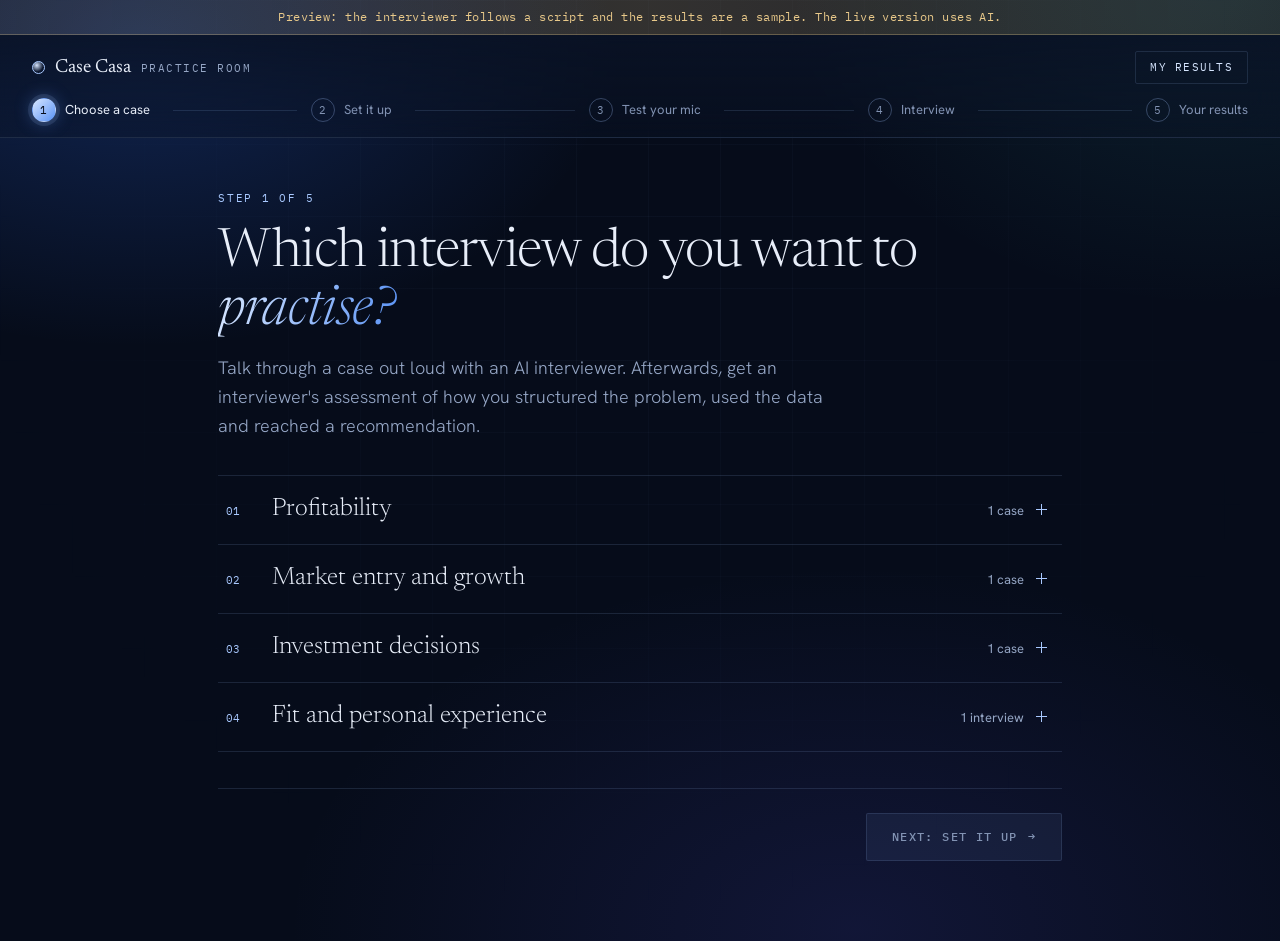
==== index.html @ 337a85e7 "Publish Practice Room preview Co-Authored-By: Claude Opus 5.5 <noreply@anthropic.com>" ====
<!DOCTYPE html>
<html lang="en">
<head>
<meta charset="utf-8">
<meta name="viewport" content="width=device-width, initial-scale=1">
<meta name="robots" content="noindex">
<title>Case Casa Practice Room</title>
<link rel="preconnect" href="https://fonts.googleapis.com">
<link rel="preconnect" href="https://fonts.gstatic.com" crossorigin>
<link href="https://fonts.googleapis.com/css2?family=Newsreader:ital,opsz,wght@0,6..72,300;0,6..72,400;1,6..72,300&family=Hanken+Grotesk:wght@300;400;500;600&family=IBM+Plex+Mono:wght@400;500&display=swap" rel="stylesheet">
<link rel="stylesheet" href="style.css">
</head>
<body>
<div id="banner" class="banner" role="alert" hidden></div>

<header class="appbar">
  <div class="appbar-top">
    <a class="brand" href="./"><span class="brand-mark" aria-hidden="true"></span>Case Casa <span>Practice Room</span></a>
    <button id="navResults" class="nav-link" type="button">My results</button>
  </div>
  <ol id="stepper" class="stepper" aria-label="Your progress">
    <li data-step="1"><span class="dot">1</span><span class="lbl">Choose a case</span></li>
    <li data-step="2"><span class="dot">2</span><span class="lbl">Set it up</span></li>
    <li data-step="3"><span class="dot">3</span><span class="lbl">Test your mic</span></li>
    <li data-step="4"><span class="dot">4</span><span class="lbl">Interview</span></li>
    <li data-step="5"><span class="dot">5</span><span class="lbl">Your results</span></li>
  </ol>
</header>

<!-- Step 1 -->
<main id="step1" class="page view" hidden>
  <p class="kicker">Step 1 of 5</p>
  <h1>Which interview do you want to <em>practise?</em></h1>
  <p class="lead">Talk through a case out loud with an AI interviewer. Afterwards, get an interviewer's assessment of how you structured the problem, used the data and reached a recommendation.</p>
  <div id="cases" class="categories"></div>
  <div class="actions"><span id="picked" class="picked"></span><button id="to2" class="primary" type="button" disabled>Next: set it up <i aria-hidden="true">→</i></button></div>
</main>

<!-- Step 2 -->
<main id="step2" class="page view" hidden>
  <p class="kicker">Step 2 of 5</p>
  <h1>Set up your <em>interview</em></h1>
  <p class="lead" id="chosenCase"></p>

  <section class="field">
    <h2>Do you want feedback as you go?</h2>
    <div class="choices" id="feedbackChoice" role="radiogroup" aria-label="Feedback"></div>
  </section>

  <section class="field">
    <h2>How much time do you have?</h2>
    <div class="choices" id="lengthChoice" role="radiogroup" aria-label="Length"></div>
    <div id="partRow" class="subfield" hidden>
      <label for="part">Which part?</label>
      <select id="part"></select>
    </div>
  </section>

  <section class="field" id="formatRow">
    <h2>Who leads the case?</h2>
    <div class="choices" id="formatChoice" role="radiogroup" aria-label="Who leads"></div>
  </section>

  <section class="field">
    <h2>How tough should the interviewer be?</h2>
    <div class="choices three" id="pressureChoice" role="radiogroup" aria-label="Interviewer style"></div>
  </section>

  <section class="field">
    <h2><label for="name">Your name</label></h2>
    <input id="name" autocomplete="name" placeholder="So we can track your progress">
  </section>

  <div class="actions">
    <button class="ghost back" data-to="1" type="button"><i aria-hidden="true">←</i> Back</button>
    <button id="to3" class="primary" type="button">Next: test your mic <i aria-hidden="true">→</i></button>
  </div>
</main>

<!-- Step 3 -->
<main id="step3" class="page view" hidden>
  <p class="kicker">Step 3 of 5</p>
  <h1>Let's check we can <em>hear you</em></h1>
  <p class="lead">Say a sentence with a number in it, such as "Profit fell by 24 million dollars".</p>

  <div class="panel mic-panel">
    <div class="meter" aria-hidden="true"><i id="micBar"></i></div>
    <p id="micStatus" class="mic-status" role="status">Starting your microphone…</p>
    <p id="micHeard" class="mic-heard"></p>
    <div class="row">
      <button id="testVoice" class="ghost" type="button">Play the interviewer's voice</button>
    </div>
  </div>

  <div class="field">
    <div class="subfield">
      <label for="lang">Your accent</label>
      <select id="lang">
        <option value="en-US">English (US)</option>
        <option value="en-GB">English (UK)</option>
        <option value="en-HK">English (Hong Kong)</option>
        <option value="en-SG">English (Singapore)</option>
        <option value="en-IN">English (India)</option>
        <option value="en-AU">English (Australia)</option>
      </select>
    </div>
  </div>

  <div class="panel summary">
    <h2>Your interview</h2>
    <ul id="summary"></ul>
  </div>

  <div class="actions">
    <button class="ghost back" data-to="2" type="button"><i aria-hidden="true">←</i> Back</button>
    <button id="start" class="primary big" type="button">Start my interview <i aria-hidden="true">→</i></button>
  </div>
</main>

<!-- Step 4 -->
<main id="room" class="room view" hidden>
  <div class="roombar">
    <div class="roombar-title"><b id="roomTitle"></b><span id="timer" class="timer" aria-label="Time elapsed">0:00</span></div>
    <div class="case-track">
      <ol id="caseProgress" class="case-progress" aria-label="Interview sections"></ol>
      <div class="progress" role="progressbar" id="progress" aria-label="Interview progress" aria-valuemin="0" aria-valuemax="100" aria-valuenow="0">
        <div class="track"><i id="pctBar"></i></div>
        <span id="pct" class="pct">0%</span>
      </div>
    </div>
    <div class="roombar-controls">
      <label class="toggle">
        <input type="checkbox" id="feedbackRoom">
        <span class="switch" aria-hidden="true"></span>
        <span>Coach tips</span>
      </label>
      <button id="endBtn" class="ghost small" type="button">End interview</button>
    </div>
  </div>

  <div class="stage">
    <aside class="side left">
      <section>
        <h2>Exhibits</h2>
        <p id="noExhibits" class="empty">Charts and data appear here when the interviewer shares them.</p>
        <div id="exhibits"></div>
      </section>
      <section>
        <h2><label for="notes">Your notes</label></h2>
        <textarea id="notes" rows="6" placeholder="Jot down your structure and maths"></textarea>
      </section>
    </aside>

    <div class="centre">
      <ol id="turnGuide" class="turn-guide" aria-label="What to do now">
        <li data-turn="listen"><span>1</span>Listen</li>
        <li data-turn="think"><span>2</span>Think</li>
        <li data-turn="speak"><span>3</span>Speak</li>
      </ol>
      <div id="orb" class="orb" data-state="idle" aria-hidden="true"><i></i><i></i></div>
      <div id="stateLabel" class="state-label" role="status" aria-live="polite">Connecting</div>
      <div id="stateHint" class="state-hint"></div>
      <button id="talk" class="primary big talk" type="button" disabled>Please wait</button>
      <div id="coach" class="coach" hidden aria-live="polite"></div>
      <details class="typed">
        <summary>Prefer to type?</summary>
        <textarea id="typed" rows="3" placeholder="Type your answer"></textarea>
        <button id="sendTyped" class="ghost small" type="button">Send answer</button>
      </details>
    </div>

    <aside class="side right" aria-label="Transcript">
      <h2>Transcript</h2>
      <div id="transcript" class="transcript" aria-live="off"></div>
    </aside>
  </div>
</main>

<!-- Step 5 -->
<main id="report" class="page view" hidden>
  <div id="reportBody"></div>
  <div class="actions">
    <a id="exportLink" class="ghost btnlink" href="#">Download transcript</a>
    <span class="grow"></span>
    <button id="backHome" class="ghost" type="button">Practise again</button>
    <a class="primary btnlink" href="https://cal.com/casecasacoaching/coachingsession" target="_blank" rel="noopener">Review this with a coach <i aria-hidden="true">→</i></a>
  </div>
</main>

<!-- My results -->
<main id="results" class="page view" hidden>
  <h1>My <em>results</em></h1>
  <p class="lead" id="resultsLead"></p>
  <ul id="history" class="history"></ul>
  <div class="actions"><button id="resultsBack" class="ghost" type="button"><i aria-hidden="true">←</i> Back to practice</button></div>
</main>

<script src="preview.js"></script>
<script type="module" src="app.js"></script>
</body>
</html>
---- style.css ----
/* Case Casa Practice Room: CIO Circle's typographic system (light serif, mono labels, hairlines,
   square corners) carried into midnight blue. */
:root {
  color-scheme: dark;
  --ink: #060c1a;
  --ink-2: #0a1326;
  --ink-3: #101c36;
  --glass: rgb(140 175 235 / 4%);
  --glass-2: rgb(140 175 235 / 8%);
  --line: rgb(150 180 235 / 15%);
  --line-2: rgb(150 180 235 / 32%);
  --text: #e8eef9;
  --muted: #96a7c6;
  --ice: #a9c9ff;
  --ice-2: #d7e6ff;
  --blue: #5a93f5;
  --aqua: #7fe3cf;
  --mint: #9be8c9;
  --rose: #f2aaa1;
  --amber: #e9c98a;
  --serif: "Newsreader", Georgia, serif;
  --sans: "Hanken Grotesk", ui-sans-serif, system-ui, sans-serif;
  --mono: "IBM Plex Mono", ui-monospace, monospace;
  --ease: cubic-bezier(.22, .61, .36, 1);
  font-family: var(--sans);
}
* { box-sizing: border-box; }
[hidden] { display: none !important; }
html { background: var(--ink); }
body { margin: 0; min-height: 100vh; display: flex; flex-direction: column; color: var(--text); line-height: 1.6; font-weight: 400; -webkit-font-smoothing: antialiased; position: relative; }

/* A slow-moving wash of light, with a barely visible grid over it */
body::before { content: ""; position: fixed; inset: -20%; z-index: -2; background:
    radial-gradient(38% 34% at 22% 18%, rgb(47 107 237 / 26%), transparent 70%),
    radial-gradient(34% 38% at 82% 12%, rgb(60 190 200 / 12%), transparent 70%),
    radial-gradient(44% 40% at 62% 88%, rgb(84 80 220 / 15%), transparent 72%),
    var(--ink);
  animation: drift 48s ease-in-out infinite alternate; }
body::after { content: ""; position: fixed; inset: 0; z-index: -1; pointer-events: none;
  background-image: linear-gradient(rgb(150 180 235 / 3.5%) 1px, transparent 1px), linear-gradient(90deg, rgb(150 180 235 / 3.5%) 1px, transparent 1px);
  background-size: 72px 72px;
  mask-image: radial-gradient(ellipse at 50% 30%, #000 10%, transparent 75%); }

h1 { font-family: var(--serif); font-size: clamp(34px, 4.6vw, 54px); line-height: 1.08; font-weight: 300; letter-spacing: -.015em; margin: 0 0 14px; }
h1 em { font-style: italic; background: linear-gradient(100deg, var(--ice-2), var(--blue)); -webkit-background-clip: text; background-clip: text; color: transparent; padding-right: .06em; }
h2 { font-family: var(--mono); font-size: 11px; font-weight: 500; letter-spacing: .14em; text-transform: uppercase; color: var(--ice); margin: 0 0 14px; }
button, input, select, textarea { font: inherit; color: inherit; }
input, select, textarea { width: 100%; background: var(--glass); border: 1px solid var(--line); padding: 12px 14px; border-radius: 2px; transition: border-color .3s, background .3s; }
input::placeholder, textarea::placeholder { color: #7f90b0; }
input:focus, select:focus, textarea:focus { outline: 0; border-color: var(--ice); background: var(--glass-2); }
select option { background: var(--ink-2); }
textarea { resize: vertical; }
:focus-visible { outline: 1px solid var(--ice); outline-offset: 3px; }
* { scrollbar-width: thin; scrollbar-color: var(--line-2) transparent; }

.banner { background: linear-gradient(90deg, rgb(233 201 138 / 12%), rgb(233 201 138 / 20%), rgb(233 201 138 / 12%)); color: var(--amber); border-bottom: 1px solid rgb(233 201 138 / 30%); padding: 8px 20px; font-family: var(--mono); font-size: 11.5px; letter-spacing: .04em; text-align: center; }

/* ---------- Header and stepper ---------- */
.appbar { border-bottom: 1px solid var(--line); padding: 16px 32px 15px; background: linear-gradient(180deg, rgb(10 19 38 / 86%), rgb(10 19 38 / 40%)); backdrop-filter: blur(14px); }
.appbar-top { display: flex; align-items: center; justify-content: space-between; max-width: 1240px; margin: 0 auto 14px; }
.brand { color: var(--text); text-decoration: none; font-family: var(--serif); font-size: 19px; font-weight: 400; display: flex; align-items: baseline; gap: 10px; }
.brand span:last-child { font-family: var(--mono); font-size: 10.5px; letter-spacing: .14em; text-transform: uppercase; color: var(--muted); }
.brand-mark { align-self: center; width: 13px; height: 13px; border-radius: 50%; border: 1px solid var(--ice); background: radial-gradient(circle at 35% 30%, var(--ice-2), transparent 62%); }
.nav-link { background: none; border: 1px solid var(--line); color: var(--ice-2); padding: 7px 14px; font-family: var(--mono); font-size: 10.5px; letter-spacing: .12em; text-transform: uppercase; border-radius: 2px; cursor: pointer; transition: border-color .3s, background .3s; }
.nav-link:hover { border-color: var(--ice); background: var(--glass-2); }
.stepper { list-style: none; display: flex; margin: 0 auto; padding: 0; max-width: 1240px; }
.stepper li { flex: 1; display: flex; align-items: center; gap: 9px; font-size: 13px; color: #8293b3; transition: color .5s var(--ease); }
.stepper li::after { content: ""; flex: 1; height: 1px; margin: 0 14px; background: var(--line); transition: background .7s var(--ease); }
.stepper li:last-child { flex: none; }
.stepper li:last-child::after { display: none; }
.stepper .dot { flex: none; font-family: var(--mono); font-size: 10.5px; letter-spacing: .04em; width: 24px; height: 24px; border-radius: 50%; border: 1px solid var(--line-2); display: grid; place-items: center; transition: all .5s var(--ease); }
.stepper .lbl { white-space: nowrap; }
.stepper li.done { color: var(--muted); }
.stepper li.done::after { background: linear-gradient(90deg, var(--ice), var(--blue)); }
.stepper li.done .dot { border-color: var(--ice); color: var(--ice); }
.stepper li.now { color: var(--text); }
.stepper li.now .dot { background: linear-gradient(135deg, var(--ice-2), var(--blue)); color: var(--ink); border-color: transparent; box-shadow: 0 0 0 4px rgb(169 201 255 / 12%), 0 0 18px rgb(90 147 245 / 45%); }

/* ---------- Page layout ---------- */
.page { width: 100%; max-width: 900px; margin: 0 auto; padding: 52px 28px 80px; }
.view { animation: rise .9s var(--ease) both; }
.kicker { font-family: var(--mono); font-size: 11px; letter-spacing: .16em; text-transform: uppercase; color: var(--ice); margin: 0 0 16px; }
.lead { color: var(--muted); font-size: 18px; font-weight: 300; margin: 0 0 34px; max-width: 640px; }
.field { margin-bottom: 30px; }
.subfield label { display: block; font-family: var(--mono); font-size: 11px; letter-spacing: .14em; text-transform: uppercase; color: var(--ice); margin-bottom: 10px; }
#partRow { margin-top: 14px; animation: rise .5s var(--ease) both; }
.actions { display: flex; align-items: center; justify-content: space-between; gap: 12px; margin-top: 36px; padding-top: 24px; border-top: 1px solid var(--line); flex-wrap: wrap; }
.grow { flex: 1; }
.row { display: flex; gap: 10px; flex-wrap: wrap; }
.row.center { justify-content: center; }

/* ---------- Buttons ---------- */
.primary, .ghost { display: inline-flex; align-items: center; justify-content: center; gap: 10px; border-radius: 2px; font-family: var(--mono); font-size: 11.5px; font-weight: 500; letter-spacing: .12em; text-transform: uppercase; cursor: pointer; text-decoration: none; transition: transform .35s var(--ease), box-shadow .35s var(--ease), border-color .3s, color .3s, opacity .3s, background .3s; }
.primary { background: linear-gradient(100deg, #eef4ff, #b4d0ff); color: #07122a; border: 0; padding: 15px 26px; box-shadow: 0 0 0 1px rgb(255 255 255 / 12%), 0 10px 34px rgb(90 147 245 / 22%); }
.primary:hover:not(:disabled) { transform: translateY(-1px); box-shadow: 0 0 0 1px rgb(255 255 255 / 22%), 0 14px 44px rgb(90 147 245 / 38%); }
.primary:active:not(:disabled) { transform: translateY(0); }
.primary:disabled { background: var(--glass-2); color: #8293b3; box-shadow: inset 0 0 0 1px var(--line); cursor: default; }
.primary i, .ghost i { font-style: normal; transition: transform .35s var(--ease); }
.primary:hover i { transform: translateX(4px); }
.big { padding: 17px 34px; font-size: 12px; }
.ghost { background: none; color: var(--ice-2); border: 1px solid var(--line-2); padding: 14px 20px; }
.ghost:hover { border-color: var(--ice); background: var(--glass-2); }
.ghost.back:hover i { transform: translateX(-4px); }
.small { padding: 8px 13px; font-size: 10.5px; }
.ghost.danger { border-color: var(--rose); color: var(--rose); }

/* ---------- Choosing ---------- */
.categories { border-top: 1px solid var(--line); }
.cat { border-bottom: 1px solid var(--line); animation: rise .7s var(--ease) both; }
.cat:nth-child(2) { animation-delay: 50ms; } .cat:nth-child(3) { animation-delay: 100ms; } .cat:nth-child(4) { animation-delay: 150ms; } .cat:nth-child(5) { animation-delay: 200ms; } .cat:nth-child(6) { animation-delay: 250ms; }
.cat-head { width: 100%; background: none; border: 0; cursor: pointer; display: grid; grid-template-columns: 34px 1fr auto 18px; align-items: baseline; gap: 12px; padding: 19px 8px; text-align: left; transition: background .4s var(--ease), padding .4s var(--ease); }
.cat-head:hover { background: var(--glass); padding-left: 14px; }
.cat-index { font-family: var(--mono); font-size: 11px; color: var(--ice); }
.cat-name { font-family: var(--serif); font-size: 25px; font-weight: 300; line-height: 1.2; }
.cat-count { font-size: 13px; color: var(--muted); white-space: nowrap; }
.cat-arrow { position: relative; align-self: center; width: 11px; height: 11px; }
.cat-arrow::before, .cat-arrow::after { content: ""; position: absolute; background: var(--ice); transition: transform .45s var(--ease); }
.cat-arrow::before { left: 0; right: 0; top: 5px; height: 1px; }
.cat-arrow::after { top: 0; bottom: 0; left: 5px; width: 1px; }
.cat.open .cat-arrow::after { transform: scaleY(0); }
.cat-panel { display: grid; grid-template-rows: 0fr; transition: grid-template-rows .55s var(--ease); }
.cat.open .cat-panel { grid-template-rows: 1fr; }
.cat-clip { overflow: hidden; min-height: 0; }
.cat-rows { padding: 0 0 14px 46px; }
.case-row { position: relative; width: 100%; background: none; border: 0; border-top: 1px solid var(--line); cursor: pointer; display: flex; align-items: center; justify-content: space-between; gap: 18px; padding: 13px 12px; text-align: left; transition: background .35s var(--ease); }
.case-row:hover { background: var(--glass); }
.case-row[aria-checked=true] { background: linear-gradient(100deg, rgb(90 147 245 / 20%), rgb(90 147 245 / 2%)); box-shadow: inset 1px 0 0 var(--ice); }
.case-main b { display: block; font-family: var(--serif); font-size: 19px; font-weight: 400; line-height: 1.3; }
.case-main span { display: block; color: var(--muted); font-size: 13.5px; line-height: 1.4; }
.level { flex: none; display: flex; align-items: center; gap: 9px; font-family: var(--mono); font-size: 10.5px; letter-spacing: .06em; color: var(--ice-2); width: 118px; }
.pips { display: flex; gap: 3px; }
.pips i { width: 3px; height: 13px; background: var(--line-2); }
.pips i.on { background: linear-gradient(180deg, var(--ice-2), var(--blue)); box-shadow: 0 0 6px rgb(90 147 245 / 60%); }
.picked { color: var(--ice-2); font-family: var(--serif); font-size: 18px; }
.choice { background: var(--glass); border: 1px solid var(--line); padding: 16px 40px 17px 18px; }
.choice { position: relative; text-align: left; cursor: pointer; border-radius: 0; transition: background .4s var(--ease), border-color .4s; }
.choice::before { content: ""; position: absolute; left: 0; right: 0; top: 0; height: 1px; background: linear-gradient(90deg, transparent, var(--ice), transparent); opacity: 0; transition: opacity .5s var(--ease); }
.choice:hover { background: var(--ink-3); }
.choice:hover::before, .choice[aria-checked=true]::before { opacity: 1; }
.choice b { display: block; font-family: var(--serif); font-size: 20px; font-weight: 400; line-height: 1.25; }
.choice span { display: block; color: var(--muted); font-size: 14px; line-height: 1.45; margin-top: 5px; }
.choice[aria-checked=true] { background: linear-gradient(160deg, rgb(90 147 245 / 18%), rgb(90 147 245 / 4%)); }
.choice[aria-checked=true] { border-color: var(--line-2); }
.choice::after { content: ""; position: absolute; top: 20px; right: 18px; width: 11px; height: 11px; border-radius: 50%; border: 1px solid var(--line-2); transition: all .4s var(--ease); }
.choice[aria-checked=true]::after { background: var(--ice); border-color: var(--ice); box-shadow: 0 0 12px var(--blue); }
.choices { display: grid; grid-template-columns: repeat(auto-fit, minmax(240px, 1fr)); gap: 10px; }
.choices.three { grid-template-columns: repeat(auto-fit, minmax(180px, 1fr)); }

/* ---------- Mic test ---------- */
.panel { background: var(--glass); border: 1px solid var(--line); padding: 22px 24px; margin-bottom: 22px; backdrop-filter: blur(10px); }
.meter { height: 2px; background: var(--line); margin-bottom: 16px; }
.meter i { display: block; height: 100%; width: 0; background: linear-gradient(90deg, var(--ice), var(--aqua)); box-shadow: 0 0 10px var(--blue); transition: width .09s linear; }
.mic-status { margin: 0; font-family: var(--serif); font-size: 21px; font-weight: 300; transition: color .4s; }
.mic-status.ok { color: var(--mint); }
.mic-status.bad { color: var(--rose); }
.mic-heard { color: var(--muted); min-height: 26px; margin: 5px 0 14px; }
.summary ul { list-style: none; padding: 0; margin: 0; display: grid; grid-template-columns: repeat(auto-fit, minmax(170px, 1fr)); gap: 10px 20px; }
.summary li { font-family: var(--serif); font-size: 18px; }
.summary li b { display: block; font-family: var(--sans); font-size: 12.5px; font-weight: 400; color: var(--muted); }

/* ---------- Interview room ---------- */
body.in-room { height: 100vh; overflow: hidden; }
.room { flex: 1; min-height: 0; display: flex; flex-direction: column; }
.roombar { display: grid; grid-template-columns: minmax(170px, auto) minmax(0, 1fr) auto; align-items: center; gap: 24px; border-bottom: 1px solid var(--line); padding: 10px 26px; }
.roombar-title { display: flex; gap: 12px; align-items: baseline; font-family: var(--serif); font-size: 18px; white-space: nowrap; }
.roombar-title b { font-weight: 400; }
.timer { font-family: var(--mono); color: var(--muted); font-size: 11.5px; font-variant-numeric: tabular-nums; }
.roombar-controls { display: flex; gap: 16px; align-items: center; }
.case-track { min-width: 0; }
.case-progress { list-style: none; margin: 0 0 6px; padding: 0; display: flex; gap: 16px; flex-wrap: wrap; justify-content: center; }
.case-progress li { font-size: 12.5px; color: #8293b3; transition: color .6s var(--ease); }
.case-progress li.done { color: var(--muted); }
.case-progress li.now { color: var(--ice-2); }
.progress { display: flex; align-items: center; gap: 12px; }
.track { flex: 1; height: 1px; background: var(--line-2); position: relative; }
.track i { position: absolute; left: 0; top: -.5px; height: 2px; width: 0; background: linear-gradient(90deg, var(--blue), var(--ice-2)); box-shadow: 0 0 10px var(--blue); transition: width 1.2s var(--ease); }
.pct { font-family: var(--mono); font-size: 11.5px; color: var(--ice-2); min-width: 36px; text-align: right; font-variant-numeric: tabular-nums; }
.toggle { display: flex; gap: 9px; align-items: center; cursor: pointer; font-size: 13px; color: var(--muted); white-space: nowrap; }
.toggle input { position: absolute; opacity: 0; width: 1px; height: 1px; padding: 0; }
.switch { flex: none; width: 30px; height: 16px; border-radius: 8px; border: 1px solid var(--line-2); position: relative; transition: background .4s, border-color .4s; }
.switch::after { content: ""; position: absolute; top: 2px; left: 2px; width: 10px; height: 10px; border-radius: 50%; background: var(--muted); transition: transform .4s var(--ease), background .4s; }
.toggle input:checked + .switch { background: rgb(90 147 245 / 28%); border-color: var(--ice); }
.toggle input:checked + .switch::after { transform: translateX(14px); background: var(--ice-2); }
.toggle input:focus-visible + .switch { outline: 1px solid var(--ice); outline-offset: 3px; }

.stage { flex: 1; min-height: 0; display: grid; grid-template-columns: minmax(300px, 25fr) minmax(380px, 45fr) minmax(300px, 30fr); }
.side { min-height: 0; overflow-y: auto; padding: 20px 22px; }
.side.left { border-right: 1px solid var(--line); display: flex; flex-direction: column; gap: 26px; }
.side.right { border-left: 1px solid var(--line); display: flex; flex-direction: column; overflow: hidden; background: linear-gradient(180deg, rgb(10 19 38 / 50%), transparent); }
.centre { min-height: 0; overflow-y: auto; padding: 26px 30px 34px; display: flex; flex-direction: column; align-items: center; text-align: center; gap: 10px; }
.empty { color: var(--muted); font-size: 14px; margin: 0; }

.turn-guide { list-style: none; display: flex; gap: 22px; padding: 0; margin: 0 0 12px; }
.turn-guide li { display: flex; align-items: center; gap: 8px; font-size: 13px; color: #8293b3; transition: color .5s var(--ease); }
.turn-guide span { width: 20px; height: 20px; border-radius: 50%; border: 1px solid var(--line-2); display: grid; place-items: center; font-family: var(--mono); font-size: 10px; transition: all .5s var(--ease); }
.turn-guide li.now { color: var(--text); }
.turn-guide li.now span { background: var(--ice); border-color: var(--ice); color: var(--ink); box-shadow: 0 0 12px var(--blue); }

/* The orb: thin rings around a soft core */
.orb { position: relative; flex: none; width: 118px; height: 118px; margin: 16px 0 12px; border-radius: 50%; border: 1px solid var(--line-2); background: radial-gradient(circle at 50% 50%, rgb(169 201 255 / 42%), rgb(90 147 245 / 14%) 42%, transparent 70%); transition: border-color .8s, box-shadow .8s; }
.orb::before { content: ""; position: absolute; inset: -13px; border-radius: 50%; border: 1px solid var(--line); }
.orb i { position: absolute; inset: 0; border-radius: 50%; border: 1px solid var(--ice); opacity: 0; pointer-events: none; }
.orb[data-state=speaking] { border-color: var(--ice); box-shadow: 0 0 46px rgb(90 147 245 / 32%); animation: breathe 3.4s ease-in-out infinite; }
.orb[data-state=speaking] i { animation: ripple 3.4s ease-out infinite; }
.orb[data-state=speaking] i:last-child { animation-delay: 1.7s; }
.orb[data-state=listening] { border-color: var(--aqua); background: radial-gradient(circle at 50% 50%, rgb(127 227 207 / 36%), rgb(127 227 207 / 10%) 42%, transparent 70%); box-shadow: 0 0 46px rgb(127 227 207 / 18%); animation: breathe 6s ease-in-out infinite; }
.orb[data-state=thinking] { border-color: transparent; border-top-color: var(--ice); animation: slowspin 2.6s linear infinite; }
.state-label { font-family: var(--serif); font-size: 29px; font-weight: 300; line-height: 1.2; letter-spacing: -.01em; }
.state-hint { color: var(--muted); max-width: 460px; min-height: 26px; }
.talk { min-width: 220px; margin-top: 8px; }
.coach { width: 100%; max-width: 560px; text-align: left; margin-top: 6px; padding: 16px 20px; background: var(--glass); border: 1px solid var(--line); border-left: 1px solid var(--ice); animation: rise .7s var(--ease) both; }
.coach[data-rating=strong] { border-left-color: var(--mint); }
.coach[data-rating=weak] { border-left-color: var(--amber); }
.coach h2 { margin-bottom: 8px; }
.coach p { margin: 4px 0; font-size: 15px; }
.coach .keys { text-align: center; color: var(--muted); font-size: 13px; margin-top: 10px; }
.typed { width: 100%; max-width: 560px; text-align: left; color: var(--muted); font-size: 13.5px; margin-top: 6px; }
.typed summary { cursor: pointer; text-align: center; color: var(--muted); font-weight: 400; }
.typed textarea { margin: 10px 0; color: var(--text); }

.exhibit { border: 1px solid var(--line-2); padding: 14px; background: var(--glass); animation: slidein .9s var(--ease) both; }
.exhibit + .exhibit { margin-top: 12px; }
.exhibit h3 { font-family: var(--serif); margin: 0 0 10px; font-size: 16px; font-weight: 400; line-height: 1.3; color: var(--ice-2); }
.exhibit p { font-size: 13px; color: var(--muted); margin: 8px 0 0; }
table { border-collapse: collapse; width: 100%; font-size: 12.5px; }
th, td { border-bottom: 1px solid var(--line); padding: 6px 6px; text-align: left; vertical-align: top; }
th { font-weight: 500; color: var(--ice); }
tr:last-child td { border-bottom: 0; }

.transcript { flex: 1; min-height: 0; overflow-y: auto; font-size: 14.5px; line-height: 1.6; padding-right: 6px; mask-image: linear-gradient(180deg, transparent 0, #000 22px); }
.transcript p { margin: 0; padding: 12px 0 14px; border-top: 1px solid var(--line); animation: rise .6s var(--ease) both; }
.transcript p:first-child { border-top: 0; }
.transcript b { display: block; font-family: var(--mono); font-size: 10.5px; font-weight: 500; letter-spacing: .13em; text-transform: uppercase; color: var(--muted); margin-bottom: 4px; }
.transcript .who-you b { color: var(--aqua); }
.transcript .who-interviewer b { color: var(--ice); }
.transcript .who-coach b { color: var(--amber); }
.transcript .words { animation: fadein 1s var(--ease) both; }
.transcript .is-live .words { color: var(--muted); }
.transcript .is-live b::after { content: " · speaking"; text-transform: none; letter-spacing: 0; }

/* ---------- Results ---------- */
.hero { display: flex; gap: 34px; align-items: center; background: linear-gradient(120deg, rgb(90 147 245 / 22%), rgb(90 147 245 / 3%) 72%); border: 1px solid var(--line-2); padding: 32px 34px; margin-bottom: 36px; }
.bigscore { white-space: nowrap; font-family: var(--serif); }
.bigscore b { font-size: 92px; font-weight: 300; letter-spacing: -.03em; line-height: 1; font-variant-numeric: tabular-nums; background: linear-gradient(120deg, #fff, var(--ice)); -webkit-background-clip: text; background-clip: text; color: transparent; }
.bigscore small { font-size: 19px; margin-left: 5px; color: var(--muted); }
.verdict { font-family: var(--serif); font-size: 31px; font-weight: 300; line-height: 1.2; margin: 0 0 6px; }
.hero p:not(.verdict) { margin: 7px 0 0; color: var(--ice-2); font-weight: 300; }
.chip { display: inline-block; border: 1px solid var(--line-2); padding: 1px 10px; font-family: var(--mono); font-size: 11px; color: var(--ice-2); }
.loading { text-align: center; padding: 70px 0; }
.loading .orb { margin: 0 auto 30px; }
.loading p { color: var(--muted); }
.sect { margin-bottom: 36px; animation: rise .9s var(--ease) both; }
.sect-head { display: flex; gap: 12px; align-items: baseline; margin-bottom: 14px; padding-bottom: 10px; border-bottom: 1px solid var(--line); }
.sect-head span { font-family: var(--mono); font-size: 11px; color: var(--ice); }
.sect-head span::before { content: "0"; }
.sect-head h2 { margin: 0; font-family: var(--serif); font-size: 24px; font-weight: 300; letter-spacing: -.005em; text-transform: none; color: var(--text); }
.sect ul { margin: 0; padding-left: 18px; }
.sect li { margin-bottom: 6px; }
.hero-label { font-family: var(--mono); font-size: 10.5px; letter-spacing: .14em; text-transform: uppercase; color: var(--ice); margin: 0 0 4px !important; opacity: 1 !important; }
.score { padding: 15px 0; border-top: 1px solid var(--line); }
.sect-head + .score { border-top: 0; padding-top: 2px; }
.score-head { display: flex; justify-content: space-between; align-items: baseline; gap: 14px; }
.score b, .qreview b { font-family: var(--serif); font-size: 19px; font-weight: 400; }
.rating { font-family: var(--mono); font-size: 11px; letter-spacing: .05em; white-space: nowrap; color: var(--muted); }
.rating.r1 { color: var(--rose); }
.rating.r2 { color: var(--amber); }
.rating.r3 { color: var(--ice-2); }
.rating.r4 { color: var(--mint); }
.score p, .qreview p { margin: 4px 0; font-size: 14.5px; }
.score .ev { color: var(--ice-2); }
.tag { display: inline-block; margin-right: 8px; font-family: var(--mono); font-size: 10px; letter-spacing: .1em; text-transform: uppercase; color: var(--ice); }
.bar { height: 1px; background: var(--line-2); margin: 9px 0 11px; position: relative; }
.bar i { position: absolute; left: 0; top: -.5px; height: 2px; width: 0; background: linear-gradient(90deg, var(--blue), var(--ice-2)); box-shadow: 0 0 9px var(--blue); transition: width 1.6s var(--ease); }
.qreview { display: grid; grid-template-columns: 62px 1fr; gap: 16px; padding: 15px 0; border-top: 1px solid var(--line); }
.sect-head + .qreview { border-top: 0; padding-top: 2px; }
.q-level { font-family: var(--serif); font-size: 34px; font-weight: 300; line-height: 1.05; color: var(--ice-2); }
.q-level small { display: block; font-family: var(--mono); font-size: 10px; letter-spacing: .1em; text-transform: uppercase; color: var(--muted); }
.worked { white-space: pre-line; font-size: 14px; color: var(--muted); }
details summary { cursor: pointer; color: var(--ice); }
.report-turn { font-size: 14px; border-top: 1px solid var(--line); padding: 10px 0; }
.report-turn small { display: block; color: var(--muted); }
.history { list-style: none; margin: 0; padding: 0; border-top: 1px solid var(--line); }
.history li { border-bottom: 1px solid var(--line); }
.history button { width: 100%; background: none; border: 0; text-align: left; padding: 15px 8px; cursor: pointer; display: flex; justify-content: space-between; gap: 16px; transition: background .4s, padding .4s var(--ease); }
.history button:hover { background: var(--glass-2); padding-left: 14px; }
.history span { font-family: var(--serif); font-size: 18px; }
.history small { color: var(--muted); white-space: nowrap; }

@keyframes rise { from { opacity: 0; transform: translateY(12px); } }
@keyframes fadein { from { opacity: 0; } }
@keyframes slidein { from { opacity: 0; transform: translateY(10px); } }
@keyframes breathe { 50% { transform: scale(1.04); } }
@keyframes ripple { from { opacity: .55; transform: scale(1); } to { opacity: 0; transform: scale(1.6); } }
@keyframes slowspin { to { transform: rotate(360deg); } }
@keyframes drift { from { transform: translate3d(-2%, -1%, 0) scale(1); } to { transform: translate3d(3%, 2%, 0) scale(1.07); } }

@media (prefers-reduced-motion: reduce) {
  *, *::before, *::after { animation-duration: .01ms !important; animation-iteration-count: 1 !important; animation-delay: 0s !important; transition-duration: .01ms !important; }
}
@media (max-width: 1120px) {
  body.in-room { height: auto; overflow: visible; }
  .roombar { grid-template-columns: 1fr auto; }
  .case-track { grid-column: 1 / -1; grid-row: 2; }
  .stage { display: flex; flex-direction: column; }
  .centre { order: 1; overflow: visible; }
  .side.right { order: 2; border: 0; border-top: 1px solid var(--line); }
  .side.right .transcript { max-height: 340px; flex: none; }
  .side.left { order: 3; border: 0; border-top: 1px solid var(--line); }
}
@media (max-width: 760px) {
  .stepper .lbl { display: none; }
  .stepper li.now .lbl { display: inline; }
  .hero { flex-direction: column; align-items: flex-start; }
  .page { padding: 34px 20px 60px; }
}
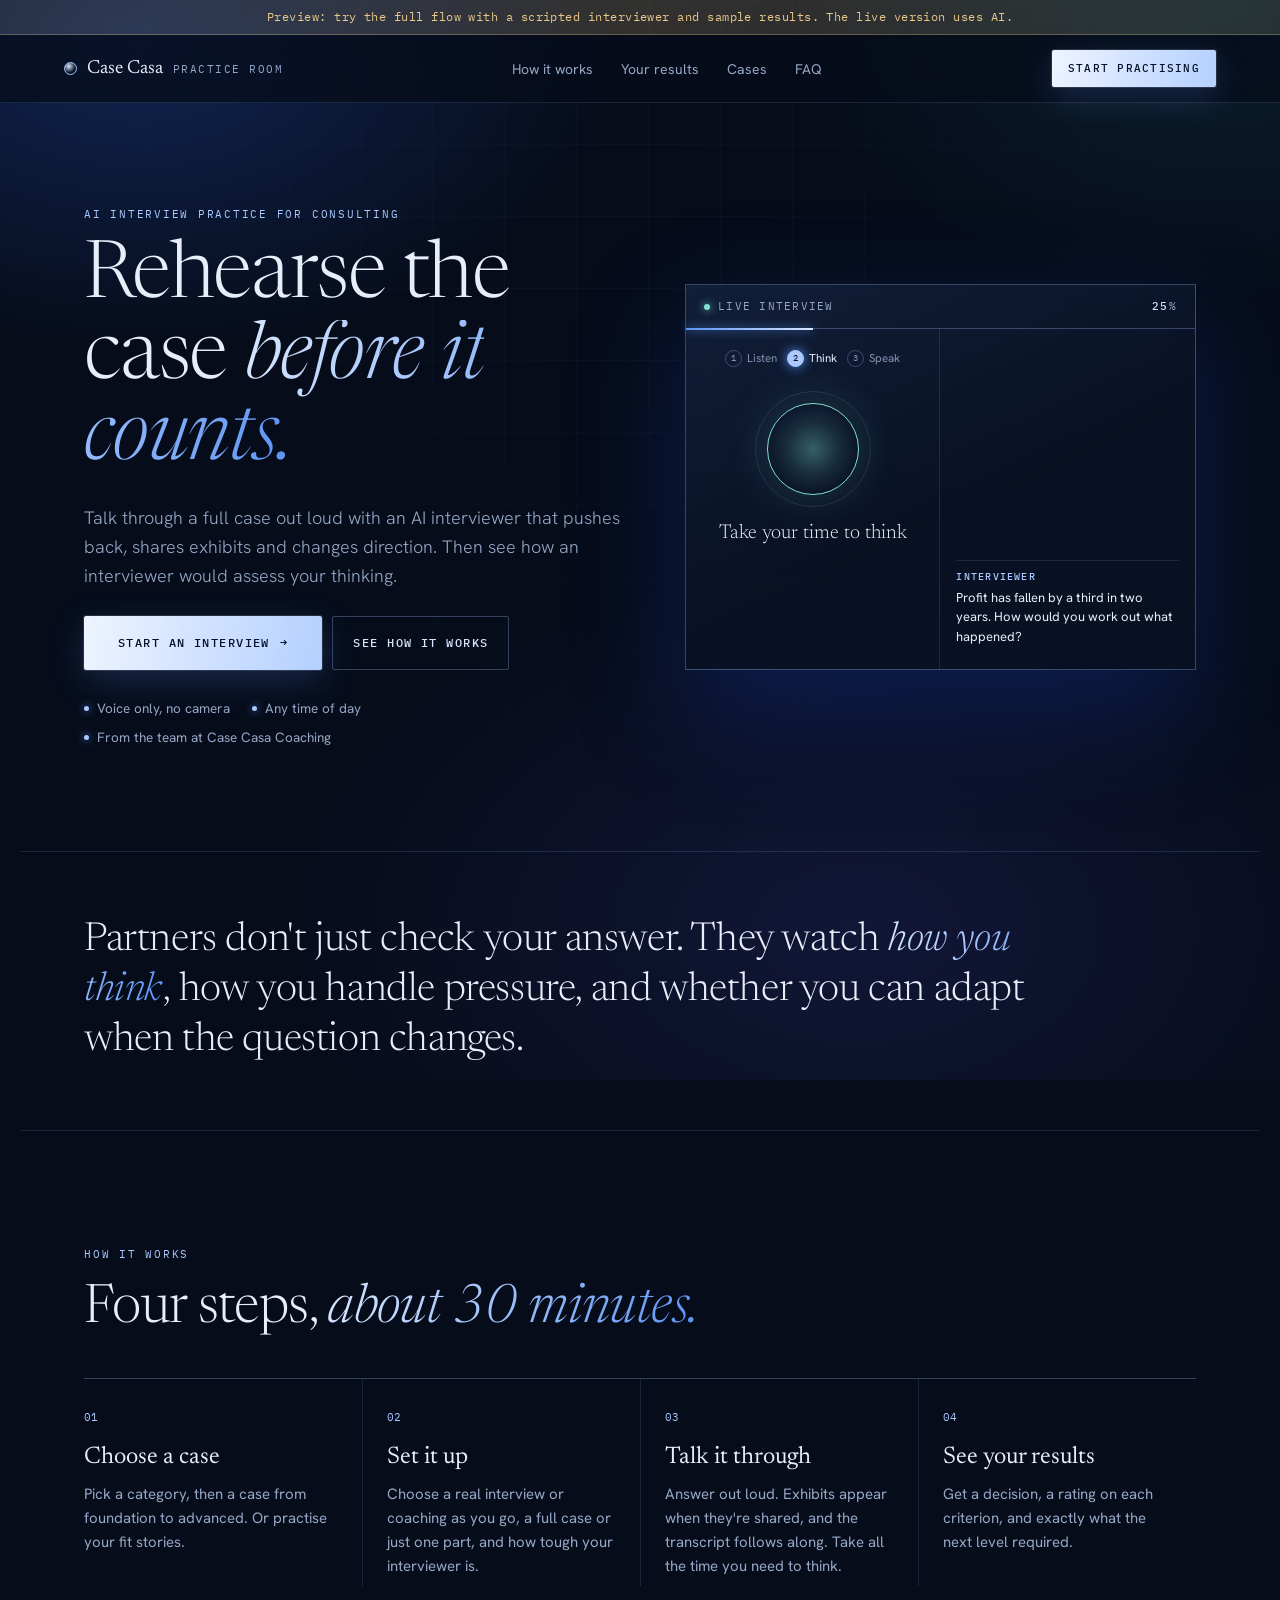
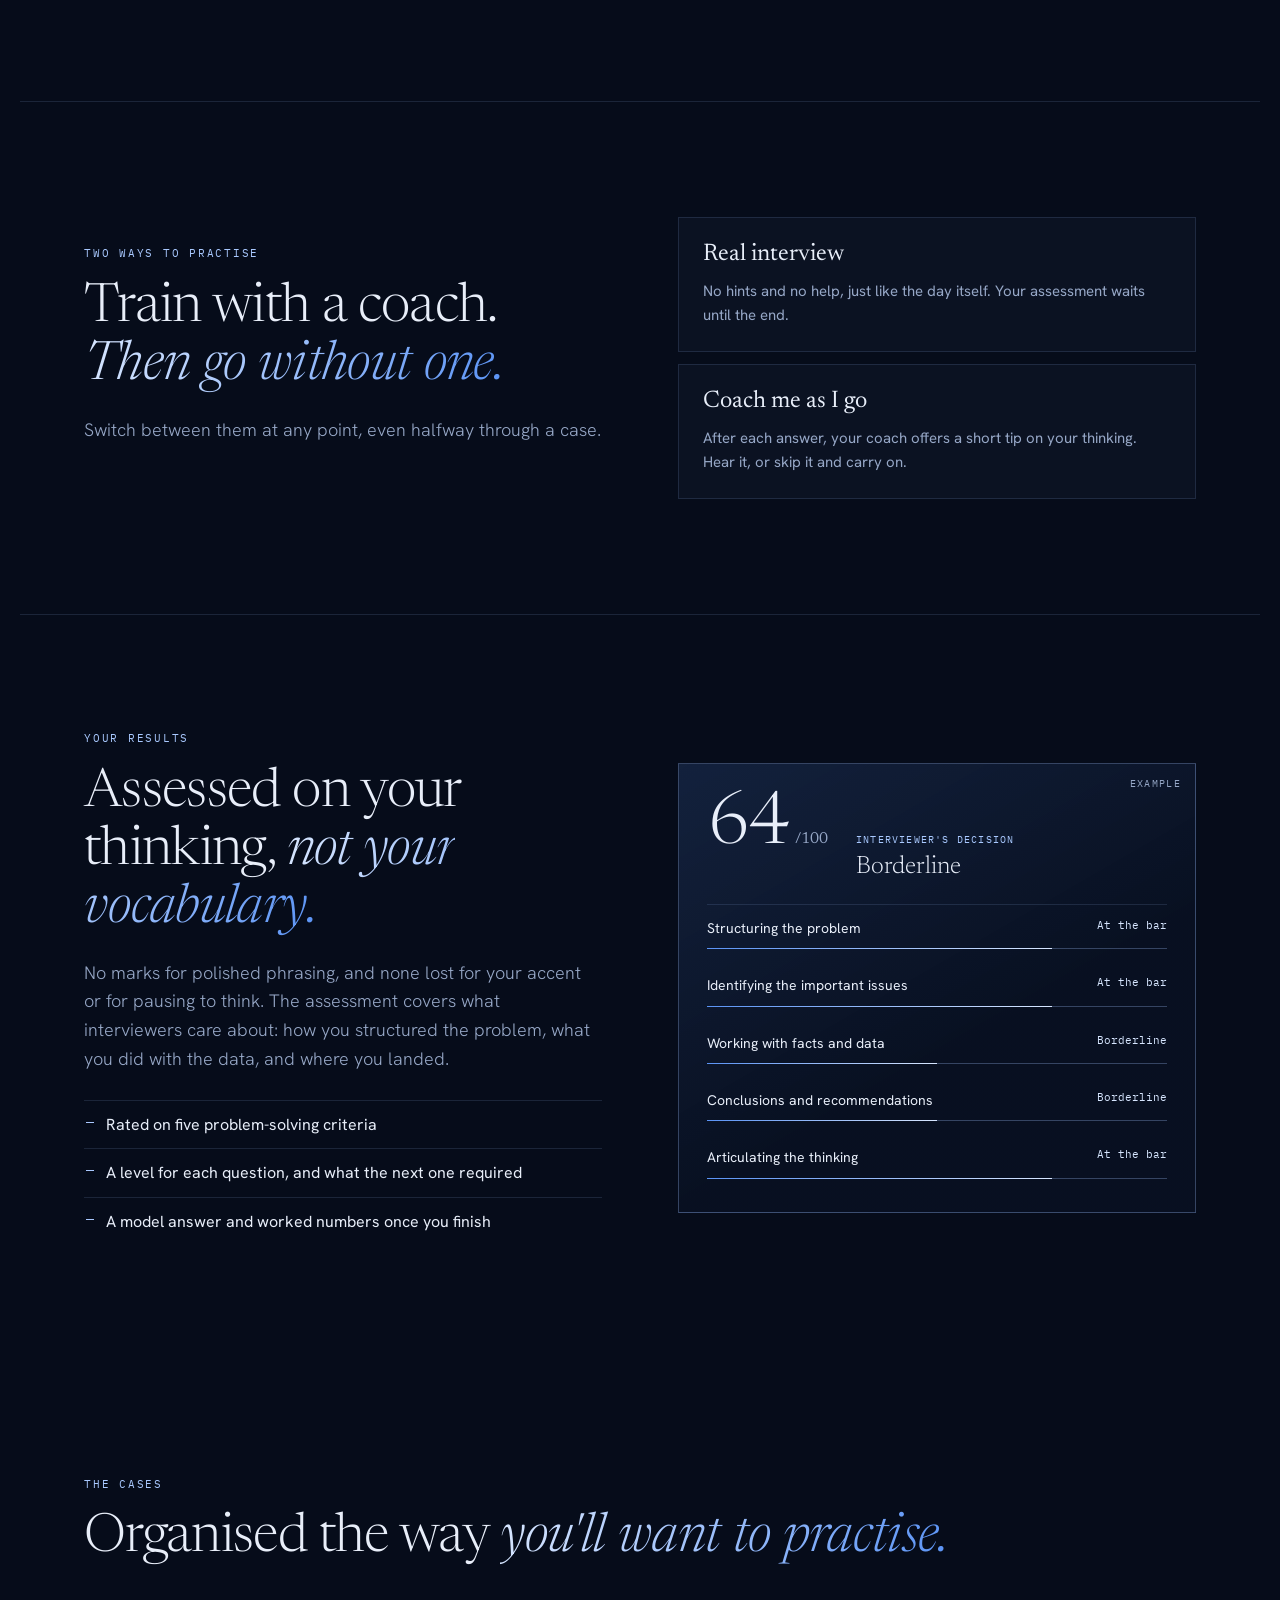
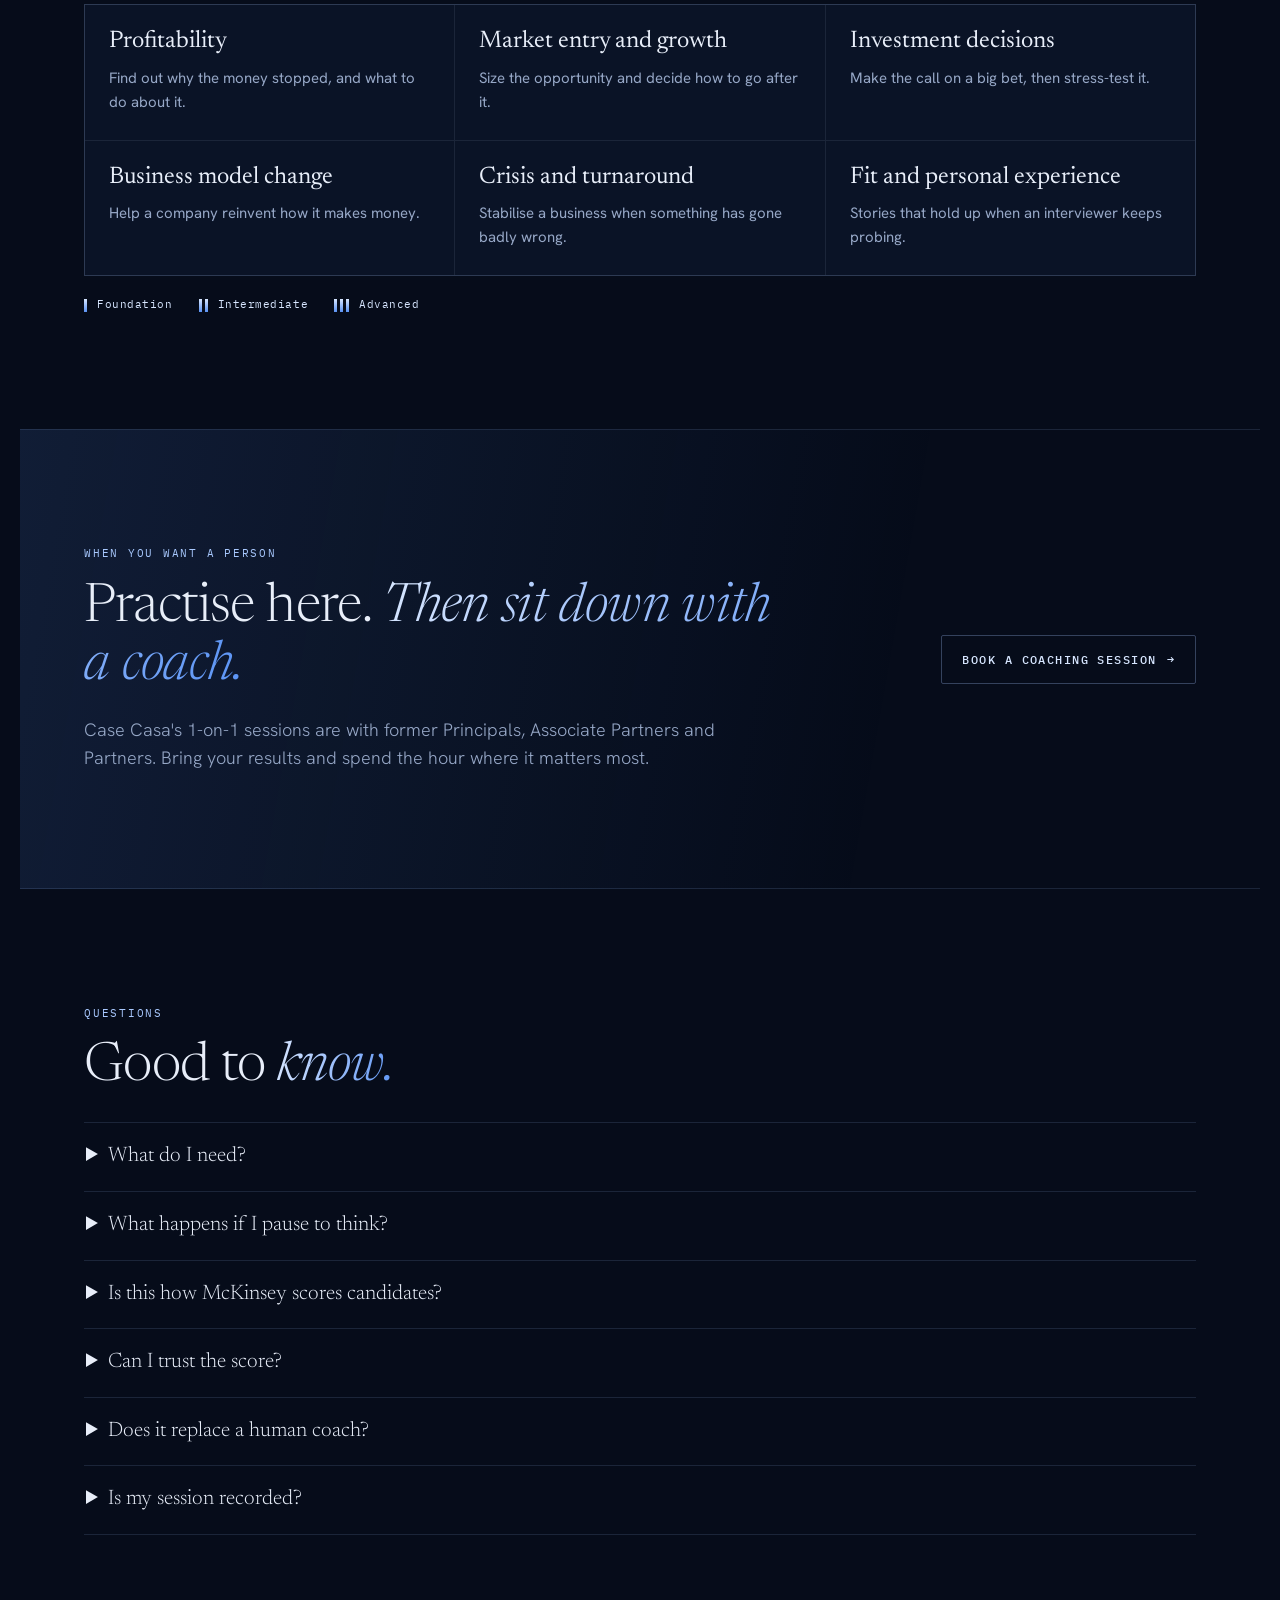
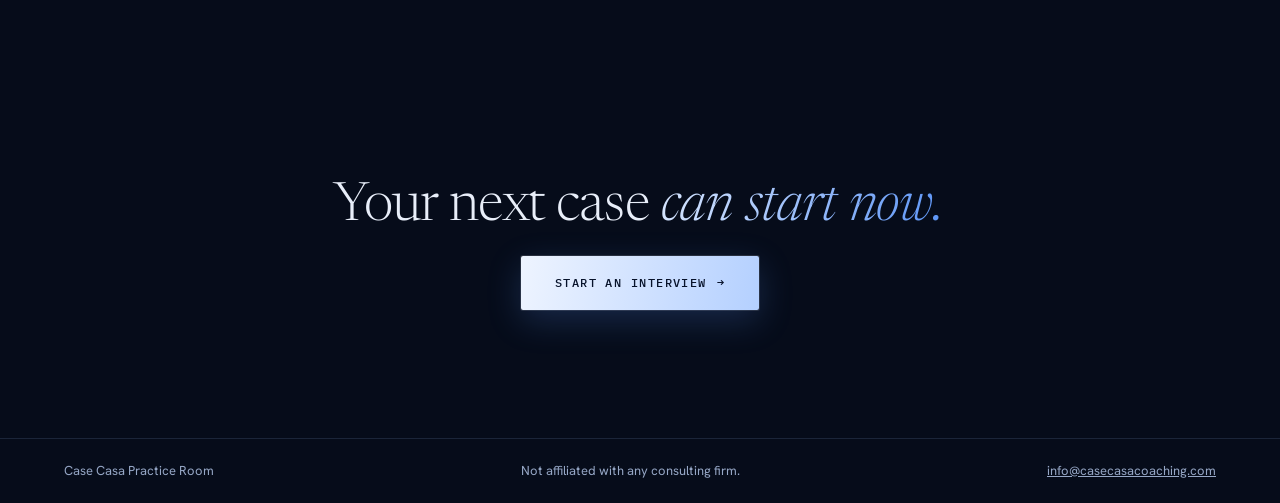
==== commit adb4c7f3: "Add landing page and category view Co-Authored-By: Claude Opus 5.5 <noreply@anthropic.com>" ====
--- a/index.html
+++ b/index.html
@@ -4,198 +4,171 @@
 <meta charset="utf-8">
 <meta name="viewport" content="width=device-width, initial-scale=1">
 <meta name="robots" content="noindex">
-<title>Case Casa Practice Room</title>
+<title>Case Casa Practice Room: AI case interview practice</title>
+<meta name="description" content="Practise consulting case and fit interviews out loud with an AI interviewer, then get an interviewer's assessment of your problem solving.">
 <link rel="preconnect" href="https://fonts.googleapis.com">
 <link rel="preconnect" href="https://fonts.gstatic.com" crossorigin>
 <link href="https://fonts.googleapis.com/css2?family=Newsreader:ital,opsz,wght@0,6..72,300;0,6..72,400;1,6..72,300&family=Hanken+Grotesk:wght@300;400;500;600&family=IBM+Plex+Mono:wght@400;500&display=swap" rel="stylesheet">
 <link rel="stylesheet" href="style.css">
+<link rel="stylesheet" href="landing.css">
 </head>
-<body>
-<div id="banner" class="banner" role="alert" hidden></div>
-
-<header class="appbar">
-  <div class="appbar-top">
-    <a class="brand" href="./"><span class="brand-mark" aria-hidden="true"></span>Case Casa <span>Practice Room</span></a>
-    <button id="navResults" class="nav-link" type="button">My results</button>
-  </div>
-  <ol id="stepper" class="stepper" aria-label="Your progress">
-    <li data-step="1"><span class="dot">1</span><span class="lbl">Choose a case</span></li>
-    <li data-step="2"><span class="dot">2</span><span class="lbl">Set it up</span></li>
-    <li data-step="3"><span class="dot">3</span><span class="lbl">Test your mic</span></li>
-    <li data-step="4"><span class="dot">4</span><span class="lbl">Interview</span></li>
-    <li data-step="5"><span class="dot">5</span><span class="lbl">Your results</span></li>
-  </ol>
+<body class="landing">
+<div class="banner">Preview: try the full flow with a scripted interviewer and sample results. The live version uses AI.</div>
+<header class="lnav">
+  <a class="brand" href="./"><span class="brand-mark" aria-hidden="true"></span>Case Casa <span>Practice Room</span></a>
+  <nav aria-label="Main">
+    <a href="#how">How it works</a>
+    <a href="#results">Your results</a>
+    <a href="#cases">Cases</a>
+    <a href="#faq">FAQ</a>
+  </nav>
+  <a class="primary small-cta" href="practice.html">Start practising</a>
 </header>
 
-<!-- Step 1 -->
-<main id="step1" class="page view" hidden>
-  <p class="kicker">Step 1 of 5</p>
-  <h1>Which interview do you want to <em>practise?</em></h1>
-  <p class="lead">Talk through a case out loud with an AI interviewer. Afterwards, get an interviewer's assessment of how you structured the problem, used the data and reached a recommendation.</p>
-  <div id="cases" class="categories"></div>
-  <div class="actions"><span id="picked" class="picked"></span><button id="to2" class="primary" type="button" disabled>Next: set it up <i aria-hidden="true">→</i></button></div>
-</main>
+<main>
+  <section class="lhero">
+    <div class="lhero-copy">
+      <p class="kicker">AI interview practice for consulting</p>
+      <h1>Rehearse the case <em>before it counts.</em></h1>
+      <p class="lead">Talk through a full case out loud with an AI interviewer that pushes back, shares exhibits and changes direction. Then see how an interviewer would assess your thinking.</p>
+      <div class="row">
+        <a class="primary big" href="practice.html">Start an interview <i aria-hidden="true">→</i></a>
+        <a class="ghost big" href="#how">See how it works</a>
+      </div>
+      <ul class="lhero-notes">
+        <li>Voice only, no camera</li>
+        <li>Any time of day</li>
+        <li>From the team at Case Casa Coaching</li>
+      </ul>
+    </div>
 
-<!-- Step 2 -->
-<main id="step2" class="page view" hidden>
-  <p class="kicker">Step 2 of 5</p>
-  <h1>Set up your <em>interview</em></h1>
-  <p class="lead" id="chosenCase"></p>
-
-  <section class="field">
-    <h2>Do you want feedback as you go?</h2>
-    <div class="choices" id="feedbackChoice" role="radiogroup" aria-label="Feedback"></div>
-  </section>
-
-  <section class="field">
-    <h2>How much time do you have?</h2>
-    <div class="choices" id="lengthChoice" role="radiogroup" aria-label="Length"></div>
-    <div id="partRow" class="subfield" hidden>
-      <label for="part">Which part?</label>
-      <select id="part"></select>
+    <div class="demo" aria-hidden="true">
+      <div class="demo-top">
+        <span class="demo-live"><i></i>Live interview</span>
+        <span class="demo-pct"><b id="demoPct">25</b>%</span>
+      </div>
+      <div class="demo-track"><i id="demoBar"></i></div>
+      <div class="demo-body">
+        <div class="demo-stage">
+          <ol class="turn-guide">
+            <li data-t="0"><span>1</span>Listen</li>
+            <li data-t="1"><span>2</span>Think</li>
+            <li data-t="2"><span>3</span>Speak</li>
+          </ol>
+          <div class="orb" id="demoOrb" data-state="speaking"><i></i><i></i></div>
+          <p class="demo-state" id="demoState">Listen to the interviewer</p>
+        </div>
+        <div class="demo-log" id="demoLog">
+          <p class="who-interviewer"><b>Interviewer</b>Profit has fallen by a third in two years. How would you work out what happened?</p>
+        </div>
+      </div>
     </div>
   </section>
 
-  <section class="field" id="formatRow">
-    <h2>Who leads the case?</h2>
-    <div class="choices" id="formatChoice" role="radiogroup" aria-label="Who leads"></div>
+  <section class="band reveal">
+    <p>Partners don't just check your answer. They watch <em>how you think</em>, how you handle pressure, and whether you can adapt when the question changes.</p>
   </section>
 
-  <section class="field">
-    <h2>How tough should the interviewer be?</h2>
-    <div class="choices three" id="pressureChoice" role="radiogroup" aria-label="Interviewer style"></div>
+  <section id="how" class="lsec">
+    <p class="kicker reveal">How it works</p>
+    <h2 class="lh2 reveal">Four steps, <em>about 30 minutes.</em></h2>
+    <ol class="steps">
+      <li class="reveal"><span>01</span><h3>Choose a case</h3><p>Pick a category, then a case from foundation to advanced. Or practise your fit stories.</p></li>
+      <li class="reveal"><span>02</span><h3>Set it up</h3><p>Choose a real interview or coaching as you go, a full case or just one part, and how tough your interviewer is.</p></li>
+      <li class="reveal"><span>03</span><h3>Talk it through</h3><p>Answer out loud. Exhibits appear when they're shared, and the transcript follows along. Take all the time you need to think.</p></li>
+      <li class="reveal"><span>04</span><h3>See your results</h3><p>Get a decision, a rating on each criterion, and exactly what the next level required.</p></li>
+    </ol>
   </section>
 
-  <section class="field">
-    <h2><label for="name">Your name</label></h2>
-    <input id="name" autocomplete="name" placeholder="So we can track your progress">
+  <section class="lsec split">
+    <div class="reveal">
+      <p class="kicker">Two ways to practise</p>
+      <h2 class="lh2">Train with a coach. <em>Then go without one.</em></h2>
+      <p class="lead">Switch between them at any point, even halfway through a case.</p>
+    </div>
+    <div class="modes">
+      <div class="mode reveal">
+        <h3>Real interview</h3>
+        <p>No hints and no help, just like the day itself. Your assessment waits until the end.</p>
+      </div>
+      <div class="mode reveal">
+        <h3>Coach me as I go</h3>
+        <p>After each answer, your coach offers a short tip on your thinking. Hear it, or skip it and carry on.</p>
+      </div>
+    </div>
   </section>
 
-  <div class="actions">
-    <button class="ghost back" data-to="1" type="button"><i aria-hidden="true">←</i> Back</button>
-    <button id="to3" class="primary" type="button">Next: test your mic <i aria-hidden="true">→</i></button>
-  </div>
+  <section id="results" class="lsec split results-sec">
+    <div class="reveal">
+      <p class="kicker">Your results</p>
+      <h2 class="lh2">Assessed on your thinking, <em>not your vocabulary.</em></h2>
+      <p class="lead">No marks for polished phrasing, and none lost for your accent or for pausing to think. The assessment covers what interviewers care about: how you structured the problem, what you did with the data, and where you landed.</p>
+      <ul class="checks">
+        <li>Rated on five problem-solving criteria</li>
+        <li>A level for each question, and what the next one required</li>
+        <li>A model answer and worked numbers once you finish</li>
+      </ul>
+    </div>
+    <div class="sample reveal" aria-label="Example of a results page">
+      <p class="sample-tag">Example</p>
+      <div class="sample-head"><b>64</b><small>/100</small><div><span>Interviewer's decision</span><strong>Borderline</strong></div></div>
+      <div class="sample-rows">
+        <div><span>Structuring the problem</span><em>At the bar</em><u style="--w:75%"></u></div>
+        <div><span>Identifying the important issues</span><em>At the bar</em><u style="--w:75%"></u></div>
+        <div><span>Working with facts and data</span><em>Borderline</em><u style="--w:50%"></u></div>
+        <div><span>Conclusions and recommendations</span><em>Borderline</em><u style="--w:50%"></u></div>
+        <div><span>Articulating the thinking</span><em>At the bar</em><u style="--w:75%"></u></div>
+      </div>
+    </div>
+  </section>
+
+  <section id="cases" class="lsec">
+    <p class="kicker reveal">The cases</p>
+    <h2 class="lh2 reveal">Organised the way <em>you'll want to practise.</em></h2>
+    <div class="cats">
+      <div class="reveal"><h3>Profitability</h3><p>Find out why the money stopped, and what to do about it.</p></div>
+      <div class="reveal"><h3>Market entry and growth</h3><p>Size the opportunity and decide how to go after it.</p></div>
+      <div class="reveal"><h3>Investment decisions</h3><p>Make the call on a big bet, then stress-test it.</p></div>
+      <div class="reveal"><h3>Business model change</h3><p>Help a company reinvent how it makes money.</p></div>
+      <div class="reveal"><h3>Crisis and turnaround</h3><p>Stabilise a business when something has gone badly wrong.</p></div>
+      <div class="reveal"><h3>Fit and personal experience</h3><p>Stories that hold up when an interviewer keeps probing.</p></div>
+    </div>
+    <p class="levels reveal"><span><i></i>Foundation</span><span><i></i><i></i>Intermediate</span><span><i></i><i></i><i></i>Advanced</span></p>
+  </section>
+
+  <section class="lsec coachband reveal">
+    <div>
+      <p class="kicker">When you want a person</p>
+      <h2 class="lh2">Practise here. <em>Then sit down with a coach.</em></h2>
+      <p class="lead">Case Casa's 1-on-1 sessions are with former Principals, Associate Partners and Partners. Bring your results and spend the hour where it matters most.</p>
+    </div>
+    <a class="ghost big" href="https://cal.com/casecasacoaching/coachingsession" target="_blank" rel="noopener">Book a coaching session <i aria-hidden="true">→</i></a>
+  </section>
+
+  <section id="faq" class="lsec faq">
+    <p class="kicker reveal">Questions</p>
+    <h2 class="lh2 reveal">Good to <em>know.</em></h2>
+    <div class="reveal">
+      <details><summary>What do I need?</summary><p>A computer with a microphone, and Chrome, Edge or Safari. There's no camera and no avatar. If you'd rather not speak, you can type your answers.</p></details>
+      <details><summary>What happens if I pause to think?</summary><p>Nothing at all. Nothing is timing you, and the interviewer waits until you submit your answer. Pauses never count against you.</p></details>
+      <details><summary>Is this how McKinsey scores candidates?</summary><p>McKinsey doesn't publish its scoring rubric, and Case Casa isn't affiliated with McKinsey. Our criteria draw on what McKinsey publicly says its problem-solving interview assesses, such as how you structure ambiguous challenges and deal with facts and data. The scale and weightings are our own.</p></details>
+      <details><summary>Can I trust the score?</summary><p>Treat it as a practice signal, not a prediction. It's written by AI and can be wrong, and speech recognition sometimes mishears words. It can't tell you whether you'll get an offer.</p></details>
+      <details><summary>Does it replace a human coach?</summary><p>No. It gives you unlimited repetitions at any hour. A coach who has made these hiring decisions brings judgement that practice alone can't.</p></details>
+      <details><summary>Is my session recorded?</summary><p>Your audio isn't stored by the Practice Room, but a transcript of your answers and your results are saved. In Chrome, your browser's speech recognition sends audio to Google to turn it into text.</p></details>
+    </div>
+  </section>
+
+  <section class="lfinal reveal">
+    <h2 class="lh2">Your next case <em>can start now.</em></h2>
+    <a class="primary big" href="practice.html">Start an interview <i aria-hidden="true">→</i></a>
+  </section>
 </main>
 
-<!-- Step 3 -->
-<main id="step3" class="page view" hidden>
-  <p class="kicker">Step 3 of 5</p>
-  <h1>Let's check we can <em>hear you</em></h1>
-  <p class="lead">Say a sentence with a number in it, such as "Profit fell by 24 million dollars".</p>
-
-  <div class="panel mic-panel">
-    <div class="meter" aria-hidden="true"><i id="micBar"></i></div>
-    <p id="micStatus" class="mic-status" role="status">Starting your microphone…</p>
-    <p id="micHeard" class="mic-heard"></p>
-    <div class="row">
-      <button id="testVoice" class="ghost" type="button">Play the interviewer's voice</button>
-    </div>
-  </div>
-
-  <div class="field">
-    <div class="subfield">
-      <label for="lang">Your accent</label>
-      <select id="lang">
-        <option value="en-US">English (US)</option>
-        <option value="en-GB">English (UK)</option>
-        <option value="en-HK">English (Hong Kong)</option>
-        <option value="en-SG">English (Singapore)</option>
-        <option value="en-IN">English (India)</option>
-        <option value="en-AU">English (Australia)</option>
-      </select>
-    </div>
-  </div>
-
-  <div class="panel summary">
-    <h2>Your interview</h2>
-    <ul id="summary"></ul>
-  </div>
-
-  <div class="actions">
-    <button class="ghost back" data-to="2" type="button"><i aria-hidden="true">←</i> Back</button>
-    <button id="start" class="primary big" type="button">Start my interview <i aria-hidden="true">→</i></button>
-  </div>
-</main>
-
-<!-- Step 4 -->
-<main id="room" class="room view" hidden>
-  <div class="roombar">
-    <div class="roombar-title"><b id="roomTitle"></b><span id="timer" class="timer" aria-label="Time elapsed">0:00</span></div>
-    <div class="case-track">
-      <ol id="caseProgress" class="case-progress" aria-label="Interview sections"></ol>
-      <div class="progress" role="progressbar" id="progress" aria-label="Interview progress" aria-valuemin="0" aria-valuemax="100" aria-valuenow="0">
-        <div class="track"><i id="pctBar"></i></div>
-        <span id="pct" class="pct">0%</span>
-      </div>
-    </div>
-    <div class="roombar-controls">
-      <label class="toggle">
-        <input type="checkbox" id="feedbackRoom">
-        <span class="switch" aria-hidden="true"></span>
-        <span>Coach tips</span>
-      </label>
-      <button id="endBtn" class="ghost small" type="button">End interview</button>
-    </div>
-  </div>
-
-  <div class="stage">
-    <aside class="side left">
-      <section>
-        <h2>Exhibits</h2>
-        <p id="noExhibits" class="empty">Charts and data appear here when the interviewer shares them.</p>
-        <div id="exhibits"></div>
-      </section>
-      <section>
-        <h2><label for="notes">Your notes</label></h2>
-        <textarea id="notes" rows="6" placeholder="Jot down your structure and maths"></textarea>
-      </section>
-    </aside>
-
-    <div class="centre">
-      <ol id="turnGuide" class="turn-guide" aria-label="What to do now">
-        <li data-turn="listen"><span>1</span>Listen</li>
-        <li data-turn="think"><span>2</span>Think</li>
-        <li data-turn="speak"><span>3</span>Speak</li>
-      </ol>
-      <div id="orb" class="orb" data-state="idle" aria-hidden="true"><i></i><i></i></div>
-      <div id="stateLabel" class="state-label" role="status" aria-live="polite">Connecting</div>
-      <div id="stateHint" class="state-hint"></div>
-      <button id="talk" class="primary big talk" type="button" disabled>Please wait</button>
-      <div id="coach" class="coach" hidden aria-live="polite"></div>
-      <details class="typed">
-        <summary>Prefer to type?</summary>
-        <textarea id="typed" rows="3" placeholder="Type your answer"></textarea>
-        <button id="sendTyped" class="ghost small" type="button">Send answer</button>
-      </details>
-    </div>
-
-    <aside class="side right" aria-label="Transcript">
-      <h2>Transcript</h2>
-      <div id="transcript" class="transcript" aria-live="off"></div>
-    </aside>
-  </div>
-</main>
-
-<!-- Step 5 -->
-<main id="report" class="page view" hidden>
-  <div id="reportBody"></div>
-  <div class="actions">
-    <a id="exportLink" class="ghost btnlink" href="#">Download transcript</a>
-    <span class="grow"></span>
-    <button id="backHome" class="ghost" type="button">Practise again</button>
-    <a class="primary btnlink" href="https://cal.com/casecasacoaching/coachingsession" target="_blank" rel="noopener">Review this with a coach <i aria-hidden="true">→</i></a>
-  </div>
-</main>
-
-<!-- My results -->
-<main id="results" class="page view" hidden>
-  <h1>My <em>results</em></h1>
-  <p class="lead" id="resultsLead"></p>
-  <ul id="history" class="history"></ul>
-  <div class="actions"><button id="resultsBack" class="ghost" type="button"><i aria-hidden="true">←</i> Back to practice</button></div>
-</main>
-
-<script src="preview.js"></script>
-<script type="module" src="app.js"></script>
+<footer class="lfoot">
+  <span>Case Casa Practice Room</span>
+  <span>Not affiliated with any consulting firm.</span>
+  <a href="mailto:info@casecasacoaching.com">info@casecasacoaching.com</a>
+</footer>
+<script src="landing.js"></script>
 </body>
 </html>
--- a/landing.css
+++ b/landing.css
@@ -0,0 +1,107 @@
+.landing { display: block; }
+.landing h1 { font-size: clamp(44px, 6.2vw, 80px); line-height: 1.02; margin-bottom: 22px; }
+.landing .lead { margin-bottom: 26px; }
+.landing .primary, .landing .ghost { text-decoration: none; }
+.lnav { position: sticky; top: 0; z-index: 10; display: flex; align-items: center; justify-content: space-between; gap: 24px; padding: 15px clamp(20px, 5vw, 64px); border-bottom: 1px solid var(--line); background: rgb(6 12 26 / 72%); backdrop-filter: blur(16px); }
+.lnav nav { display: flex; gap: 28px; }
+.lnav nav a { color: var(--muted); text-decoration: none; font-size: 14px; transition: color .3s; }
+.lnav nav a:hover { color: var(--text); }
+.small-cta { padding: 10px 16px; font-size: 10.5px; }
+
+.lhero, .lsec, .band, .lfinal { width: 100%; max-width: 1240px; margin: 0 auto; padding-inline: clamp(20px, 5vw, 64px); }
+.lhero { display: grid; grid-template-columns: minmax(0, 1.05fr) minmax(0, 1fr); gap: clamp(32px, 5vw, 72px); align-items: center; padding-block: clamp(56px, 8vw, 110px); }
+.lhero-copy > * { animation: rise 1s var(--ease) both; }
+.lhero-copy > :nth-child(2) { animation-delay: 90ms; } .lhero-copy > :nth-child(3) { animation-delay: 180ms; } .lhero-copy > :nth-child(4) { animation-delay: 270ms; } .lhero-copy > :nth-child(5) { animation-delay: 360ms; }
+.lhero-notes { list-style: none; display: flex; flex-wrap: wrap; gap: 8px 22px; padding: 0; margin: 28px 0 0; color: var(--muted); font-size: 13.5px; }
+.lhero-notes li { display: flex; align-items: center; gap: 8px; }
+.lhero-notes li::before { content: ""; width: 5px; height: 5px; border-radius: 50%; background: var(--ice); box-shadow: 0 0 8px var(--blue); }
+
+.demo { border: 1px solid var(--line-2); background: linear-gradient(155deg, rgb(90 147 245 / 14%), rgb(10 19 38 / 72%) 58%); box-shadow: 0 40px 100px rgb(20 60 160 / 34%); backdrop-filter: blur(12px); animation: rise 1.2s var(--ease) .2s both; }
+.demo-top { display: flex; justify-content: space-between; padding: 13px 18px; font-family: var(--mono); font-size: 10.5px; letter-spacing: .12em; text-transform: uppercase; color: var(--muted); }
+.demo-live { display: flex; align-items: center; gap: 8px; }
+.demo-live i { width: 6px; height: 6px; border-radius: 50%; background: var(--aqua); box-shadow: 0 0 9px var(--aqua); animation: blink 2.6s ease-in-out infinite; }
+.demo-pct b { font-weight: 500; color: var(--ice-2); }
+.demo-track { height: 1px; background: var(--line-2); position: relative; }
+.demo-track i { position: absolute; left: 0; top: -.5px; height: 2px; width: 25%; background: linear-gradient(90deg, var(--blue), var(--ice-2)); box-shadow: 0 0 10px var(--blue); transition: width 1.4s var(--ease); }
+.demo-body { display: grid; grid-template-columns: 1fr 1fr; min-height: 340px; }
+.demo-stage { display: flex; flex-direction: column; align-items: center; padding: 20px 12px; border-right: 1px solid var(--line); text-align: center; }
+.demo .turn-guide { gap: 10px; }
+.demo .turn-guide li { font-size: 11.5px; gap: 5px; }
+.demo .turn-guide span { width: 17px; height: 17px; font-size: 9px; }
+.demo .orb { width: 92px; height: 92px; margin: 24px 0 26px; }
+.demo-state { font-family: var(--serif); font-size: 20px; font-weight: 300; line-height: 1.2; margin: 0; }
+.demo-log { padding: 14px 16px; font-size: 13px; line-height: 1.5; overflow: hidden; height: 340px; display: flex; flex-direction: column; justify-content: flex-end; mask-image: linear-gradient(180deg, transparent, #000 60px); }
+.demo-log p { flex: none; margin: 0; padding: 9px 0; border-top: 1px solid var(--line); animation: rise .7s var(--ease) both; }
+.demo-log b { display: block; font-family: var(--mono); font-size: 9.5px; font-weight: 500; letter-spacing: .13em; text-transform: uppercase; margin-bottom: 3px; }
+.demo-log .who-interviewer b { color: var(--ice); }
+.demo-log .who-you b { color: var(--aqua); }
+
+.band { padding-block: clamp(36px, 5vw, 64px); border-block: 1px solid var(--line); }
+.band p { font-family: var(--serif); font-size: clamp(24px, 3.2vw, 40px); font-weight: 300; line-height: 1.25; letter-spacing: -.01em; max-width: 960px; margin: 0; }
+.band em, .lh2 em { font-style: italic; background: linear-gradient(100deg, var(--ice-2), var(--blue)); -webkit-background-clip: text; background-clip: text; color: transparent; padding-right: .06em; }
+.lsec { padding-block: clamp(64px, 9vw, 120px); }
+.lh2 { font-family: var(--serif); font-size: clamp(32px, 4.3vw, 54px); font-weight: 300; line-height: 1.08; letter-spacing: -.012em; text-transform: none; color: var(--text); margin: 0 0 20px; }
+.steps { list-style: none; padding: 0; margin: 40px 0 0; display: grid; grid-template-columns: repeat(4, 1fr); border-top: 1px solid var(--line-2); }
+.steps li { padding: 24px 24px 8px 0; position: relative; }
+.steps li + li { padding-left: 24px; border-left: 1px solid var(--line); }
+.steps span { font-family: var(--mono); font-size: 11px; color: var(--ice); }
+.steps h3, .mode h3, .cats h3 { font-family: var(--serif); font-size: 24px; font-weight: 400; line-height: 1.2; margin: 14px 0 10px; }
+.steps p, .mode p, .cats p { color: var(--muted); font-size: 15px; margin: 0; }
+.split { display: grid; grid-template-columns: minmax(0, 1fr) minmax(0, 1fr); gap: clamp(32px, 6vw, 88px); align-items: center; border-top: 1px solid var(--line); }
+.modes { display: grid; gap: 12px; }
+.mode { padding: 22px 24px 24px; border: 1px solid var(--line); background: var(--glass); transition: border-color .5s, background .5s; }
+.mode:hover { border-color: var(--line-2); background: var(--glass-2); }
+.mode h3 { margin-top: 0; }
+.checks { list-style: none; padding: 0; margin: 0; }
+.checks li { padding: 11px 0 11px 22px; border-top: 1px solid var(--line); position: relative; }
+.checks li::before { content: ""; position: absolute; left: 2px; top: 21px; width: 8px; height: 1px; background: var(--ice); }
+.sample { position: relative; border: 1px solid var(--line-2); padding: 26px 28px 20px; background: linear-gradient(150deg, rgb(90 147 245 / 16%), rgb(10 19 38 / 60%) 60%); }
+.sample-tag { position: absolute; top: 12px; right: 14px; margin: 0; font-family: var(--mono); font-size: 10px; letter-spacing: .13em; text-transform: uppercase; color: var(--muted); }
+.sample-head { display: flex; align-items: baseline; gap: 6px; padding-bottom: 16px; border-bottom: 1px solid var(--line); font-family: var(--serif); }
+.sample-head > b { font-size: 72px; font-weight: 300; line-height: 1; letter-spacing: -.03em; }
+.sample-head small { color: var(--muted); font-size: 16px; }
+.sample-head div { margin-left: 22px; }
+.sample-head span { display: block; font-family: var(--mono); font-size: 10px; letter-spacing: .12em; text-transform: uppercase; color: var(--ice); }
+.sample-head strong { font-size: 25px; font-weight: 300; }
+.sample-rows > div { display: grid; grid-template-columns: 1fr auto; gap: 2px 12px; padding: 12px 0 13px; font-size: 14px; position: relative; }
+.sample-rows em { font-family: var(--mono); font-style: normal; font-size: 10.5px; color: var(--ice-2); }
+.sample-rows u { grid-column: 1 / -1; display: block; height: 1px; margin-top: 7px; background: linear-gradient(90deg, var(--blue), var(--ice-2)) 0 0 / var(--w) 100% no-repeat, var(--line-2); box-shadow: none; }
+.cats { display: grid; grid-template-columns: repeat(3, 1fr); gap: 1px; margin-top: 36px; background: var(--line); border: 1px solid var(--line); }
+.cats > div { padding: 22px 24px 26px; background: var(--ink-2); transition: background .5s; }
+.cats > div:hover { background: var(--ink-3); }
+.cats h3 { margin-top: 0; }
+.levels { display: flex; gap: 26px; flex-wrap: wrap; margin: 20px 0 0; font-family: var(--mono); font-size: 11px; letter-spacing: .05em; color: var(--ice-2); }
+.levels span { display: flex; align-items: center; gap: 3px; }
+.levels span i:last-of-type { margin-right: 7px; }
+.levels i { width: 3px; height: 13px; background: linear-gradient(180deg, var(--ice-2), var(--blue)); }
+.coachband { display: flex; align-items: center; justify-content: space-between; gap: 40px; border-block: 1px solid var(--line); background: linear-gradient(100deg, rgb(90 147 245 / 13%), transparent 70%); }
+.coachband > div { max-width: 720px; }
+.coachband .lead { margin-bottom: 0; }
+.coachband .ghost { flex: none; }
+.faq > div { margin-top: 26px; border-top: 1px solid var(--line); }
+.faq details { border-bottom: 1px solid var(--line); }
+.faq summary { font-family: var(--serif); font-size: 21px; font-weight: 300; color: var(--text); padding: 17px 2px; transition: color .3s; }
+.faq summary:hover { color: var(--ice-2); }
+.faq details p { color: var(--muted); max-width: 760px; margin: 0 0 20px; }
+.lfinal { text-align: center; padding-block: clamp(70px, 10vw, 130px); }
+.lfoot { display: flex; flex-wrap: wrap; justify-content: space-between; gap: 10px 26px; padding: 22px clamp(20px, 5vw, 64px); border-top: 1px solid var(--line); color: var(--muted); font-size: 13px; }
+.lfoot a { color: inherit; }
+
+.js .reveal { opacity: 0; transform: translateY(18px); transition: opacity 1s var(--ease), transform 1s var(--ease); }
+.js .reveal.in { opacity: 1; transform: none; }
+@keyframes blink { 50% { opacity: .35; } }
+@media (prefers-reduced-motion: reduce) { .js .reveal { opacity: 1; transform: none; } }
+@media (max-width: 960px) {
+  .lhero, .split { grid-template-columns: 1fr; }
+  .steps { grid-template-columns: repeat(2, 1fr); }
+  .steps li + li { border-left: 0; padding-left: 0; }
+  .cats { grid-template-columns: repeat(2, 1fr); }
+  .coachband { flex-direction: column; align-items: flex-start; }
+  .lnav nav { display: none; }
+}
+@media (max-width: 560px) {
+  .steps, .cats { grid-template-columns: 1fr; }
+  .demo-body { grid-template-columns: 1fr; }
+  .demo-stage { border-right: 0; border-bottom: 1px solid var(--line); }
+  .demo-log { height: 240px; }
+}
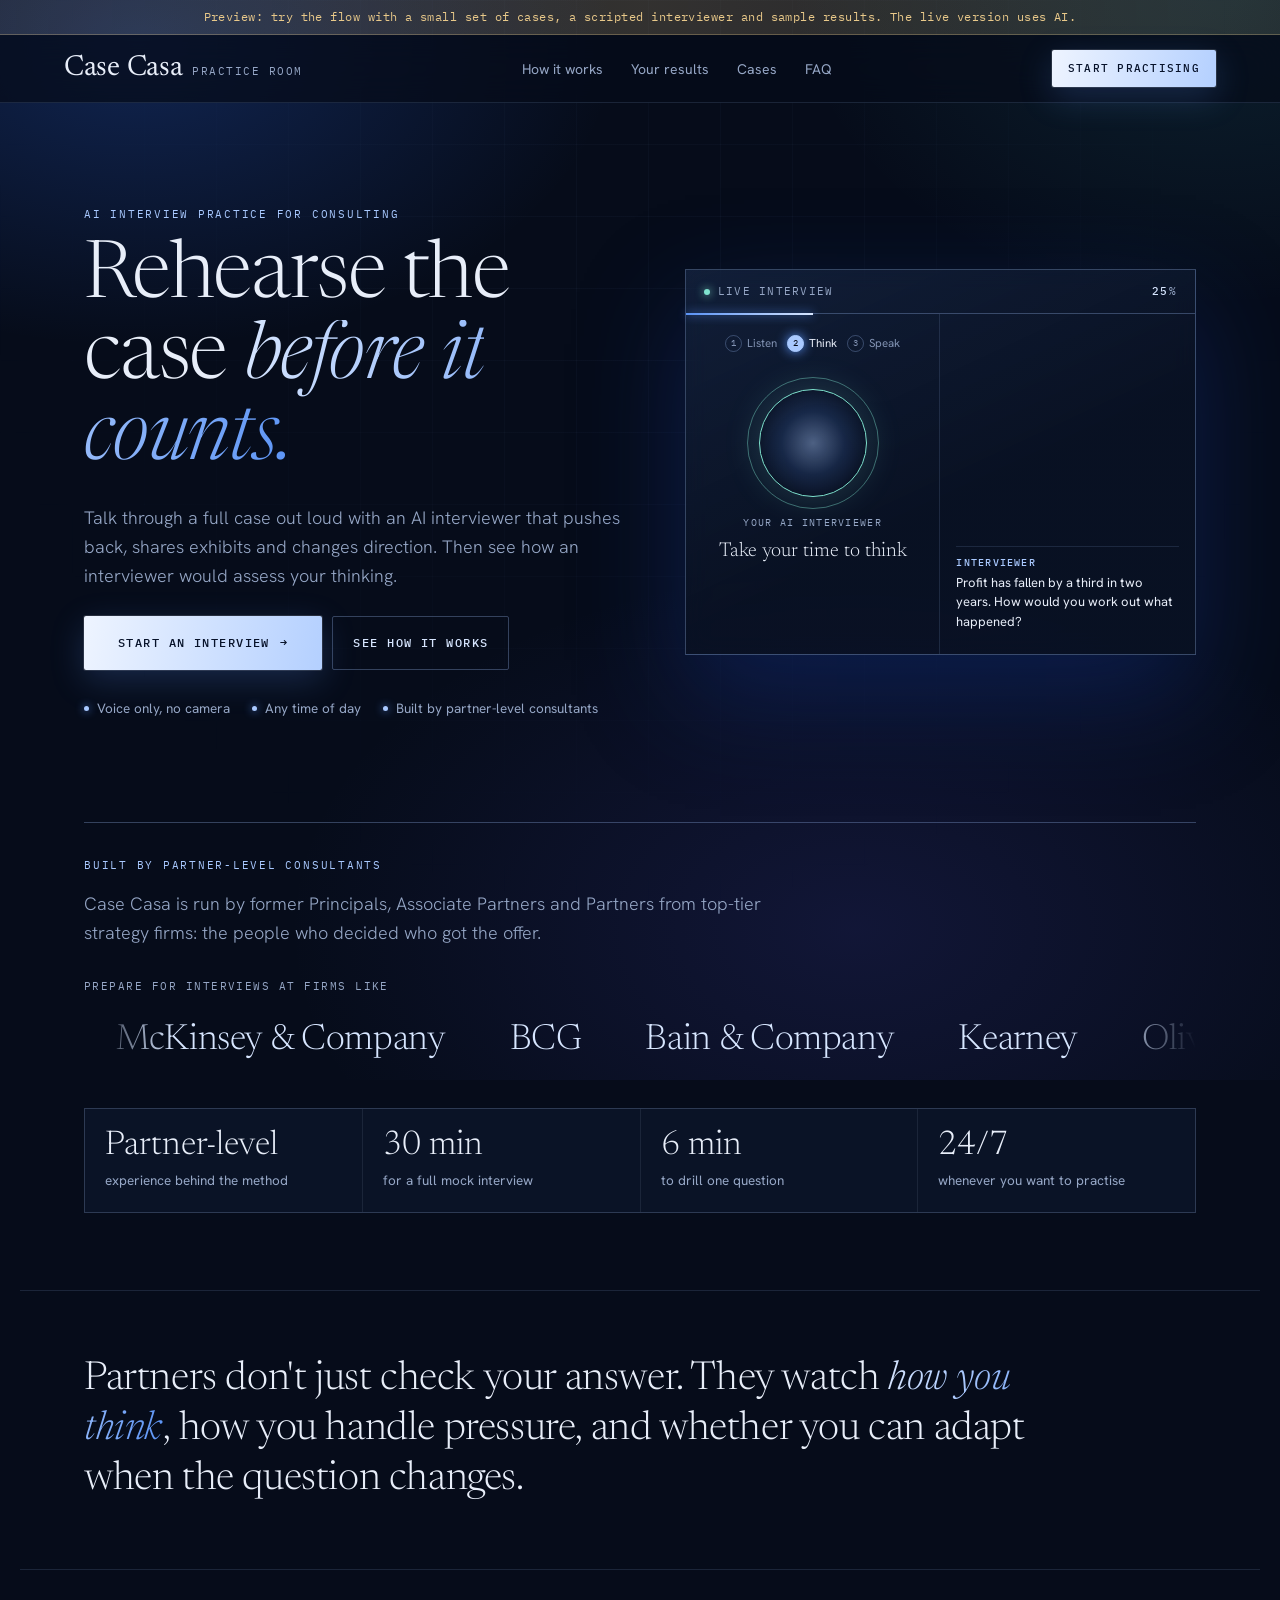
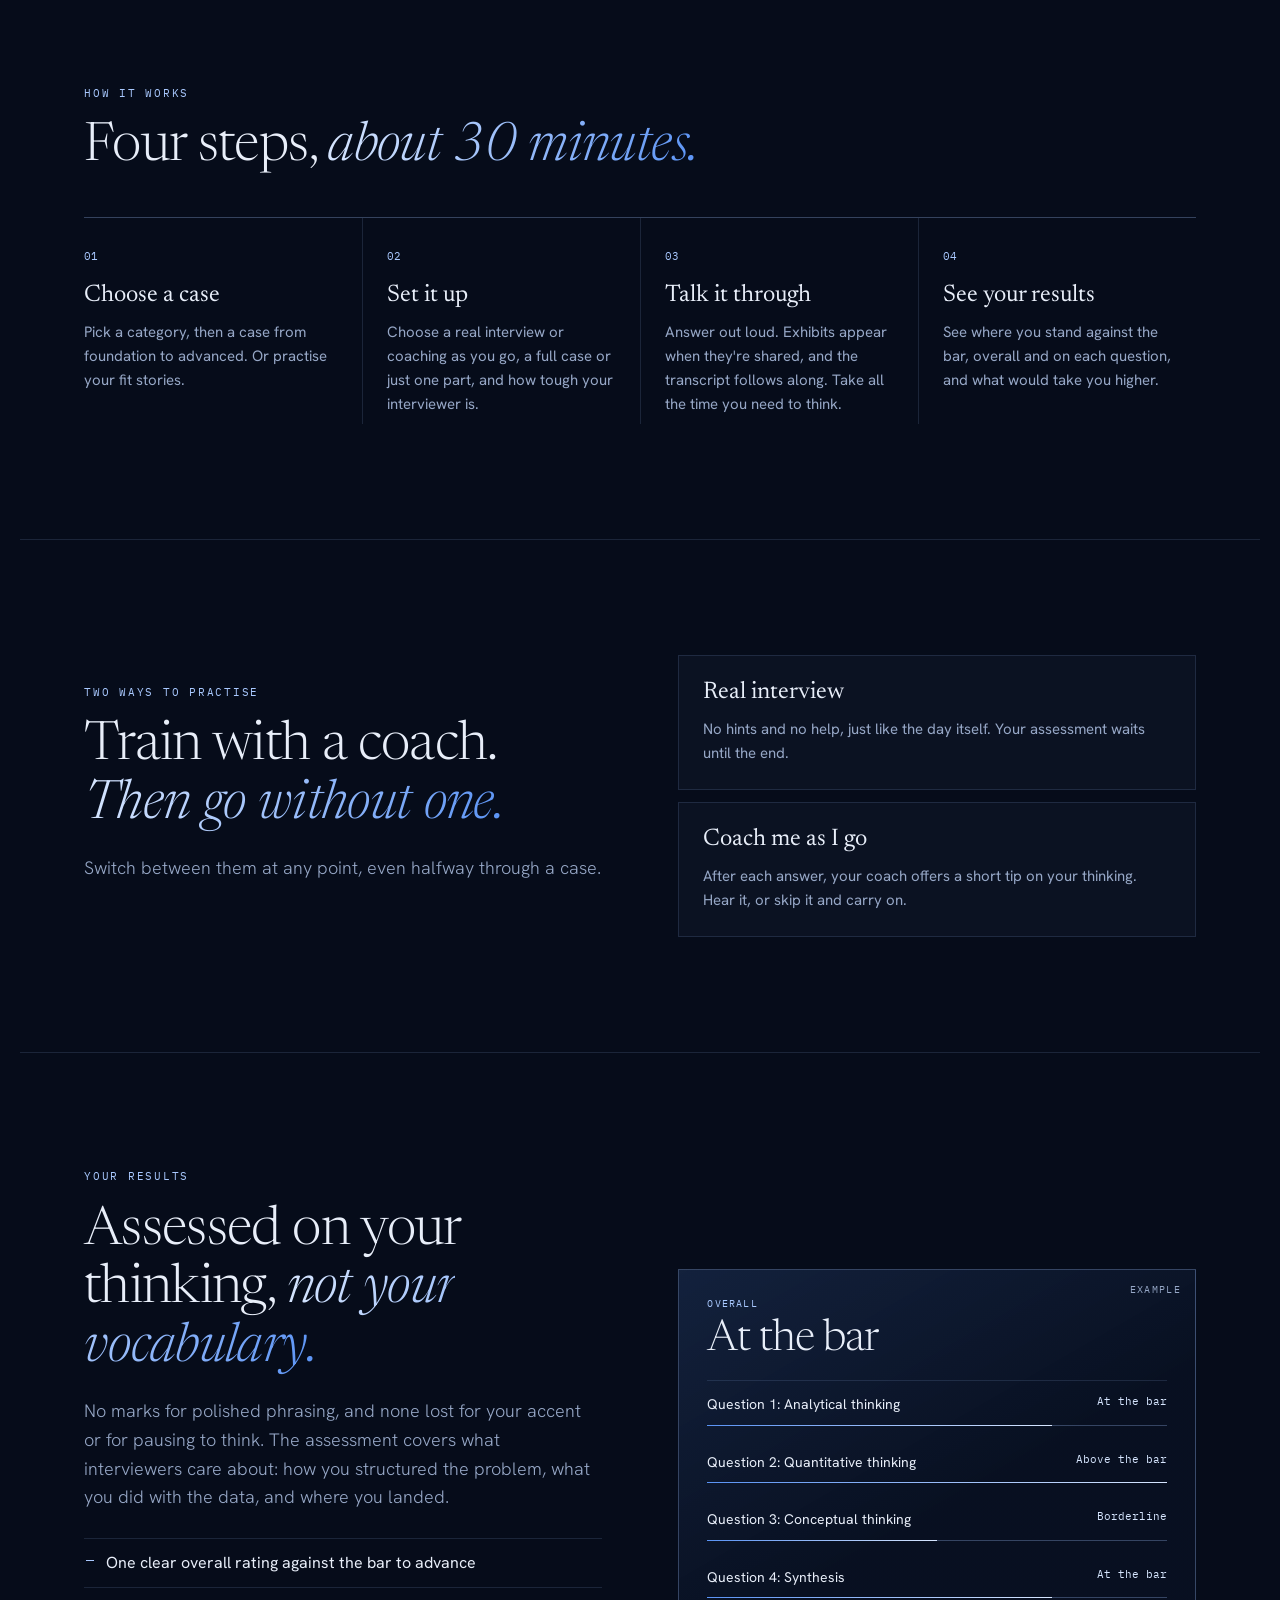
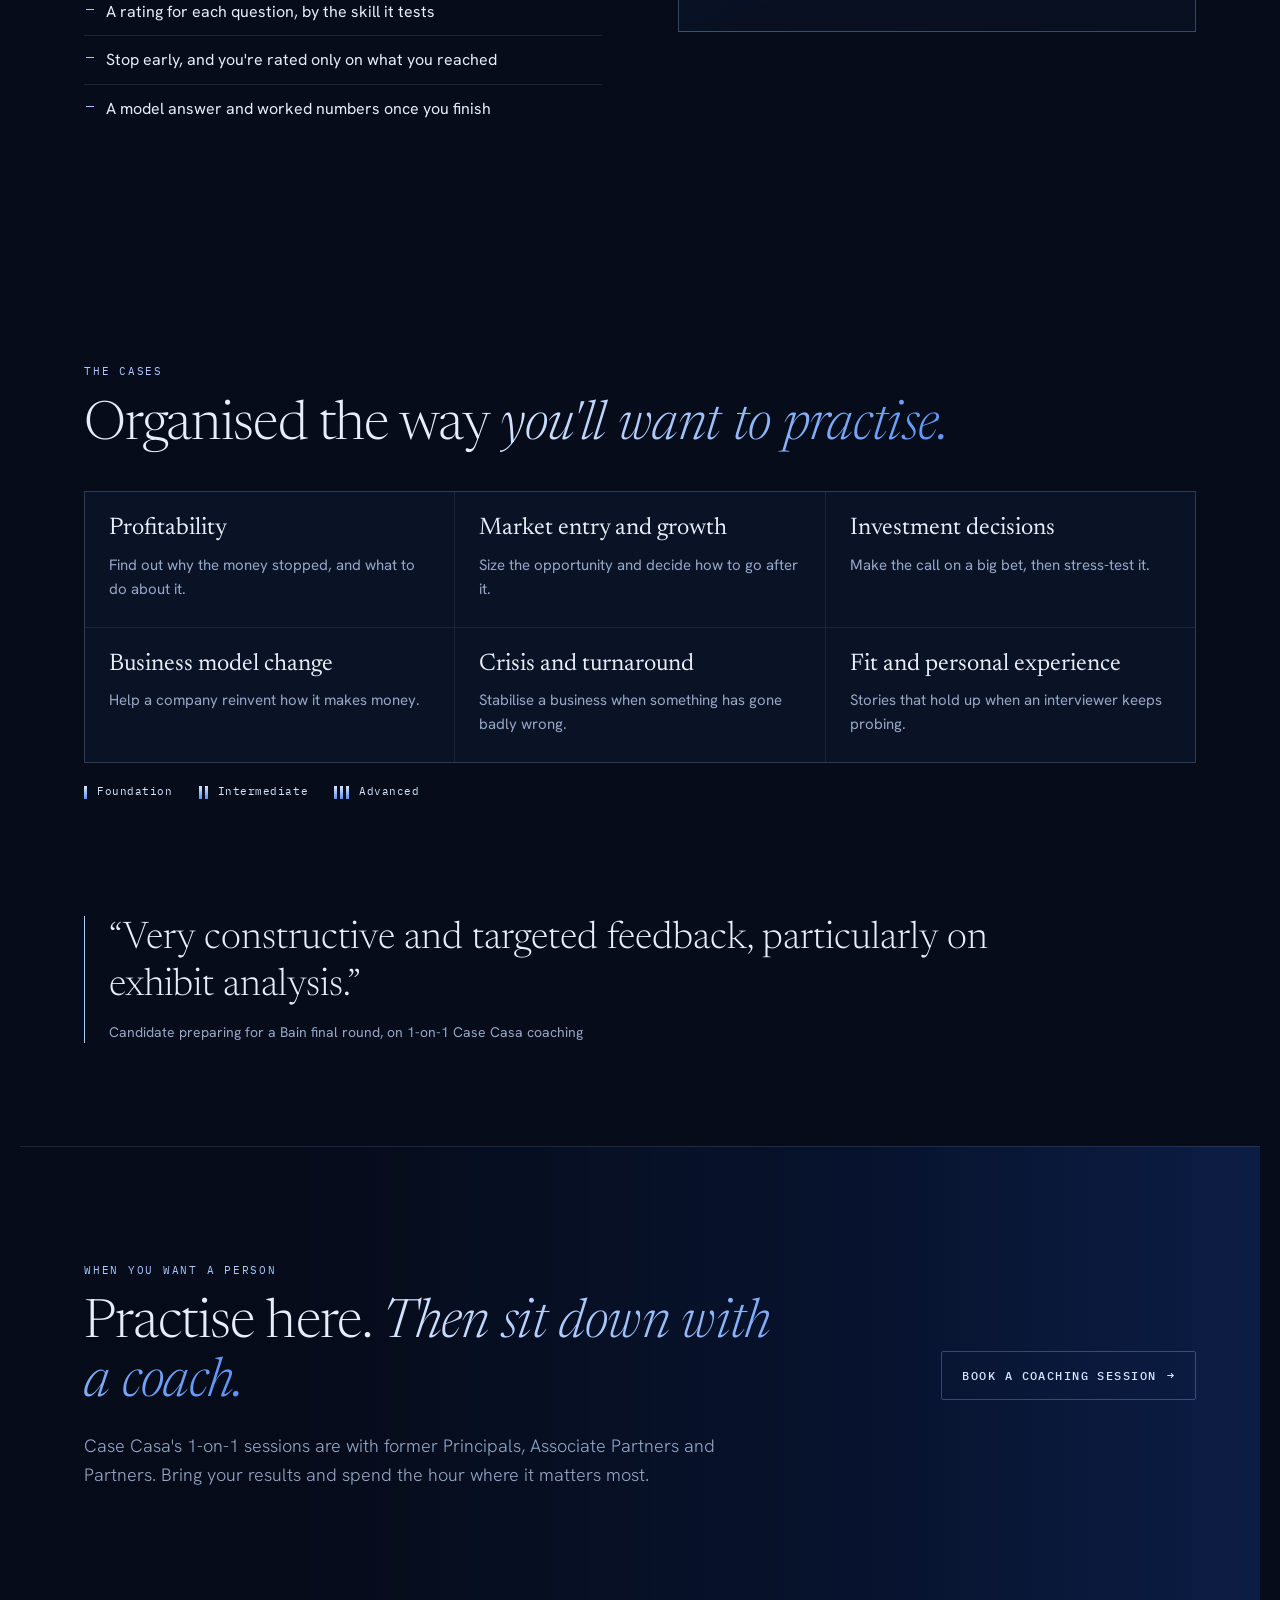
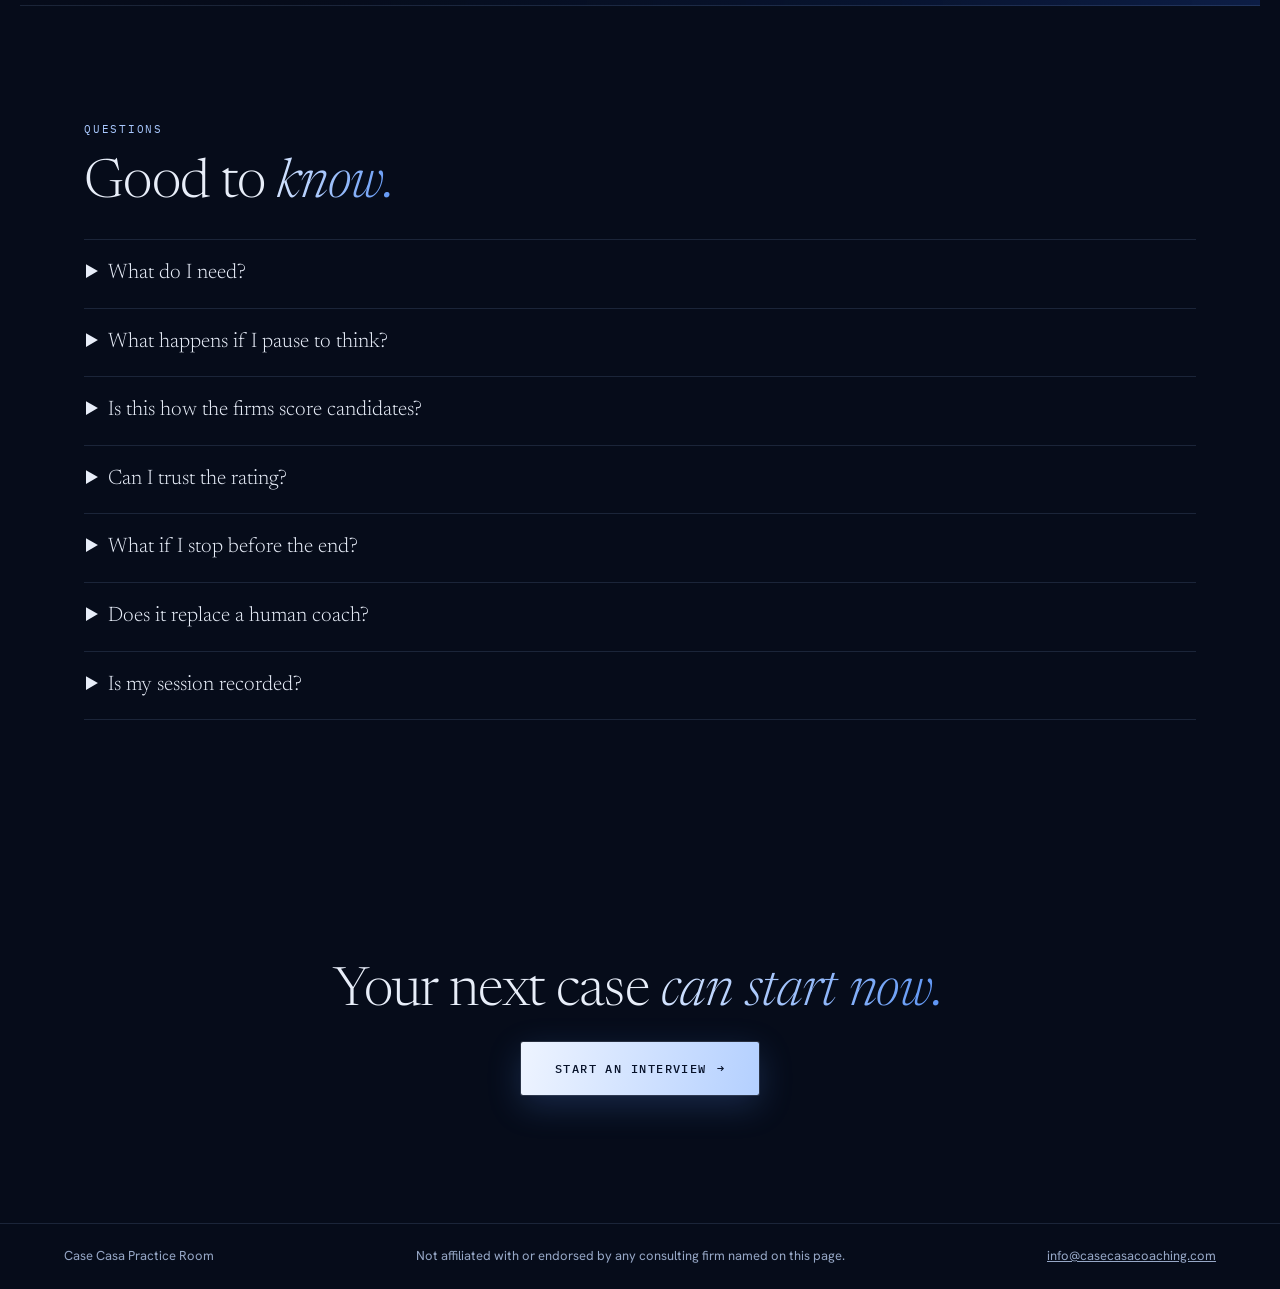
==== commit 48ca9e2c: "Publish the latest Practice Room preview Co-Authored-By: Claude Opus 5.5 <noreply@anthropic.com>" ====
--- a/index.html
+++ b/index.html
@@ -13,9 +13,9 @@
 <link rel="stylesheet" href="landing.css">
 </head>
 <body class="landing">
-<div class="banner">Preview: try the full flow with a scripted interviewer and sample results. The live version uses AI.</div>
+<div class="banner">Preview: try the flow with a small set of cases, a scripted interviewer and sample results. The live version uses AI.</div>
 <header class="lnav">
-  <a class="brand" href="./"><span class="brand-mark" aria-hidden="true"></span>Case Casa <span>Practice Room</span></a>
+  <a class="brand" href="./">Case Casa <span>Practice Room</span></a>
   <nav aria-label="Main">
     <a href="#how">How it works</a>
     <a href="#results">Your results</a>
@@ -38,7 +38,7 @@
       <ul class="lhero-notes">
         <li>Voice only, no camera</li>
         <li>Any time of day</li>
-        <li>From the team at Case Casa Coaching</li>
+        <li>Built by partner-level consultants</li>
       </ul>
     </div>
 
@@ -55,7 +55,8 @@
             <li data-t="1"><span>2</span>Think</li>
             <li data-t="2"><span>3</span>Speak</li>
           </ol>
-          <div class="orb" id="demoOrb" data-state="speaking"><i></i><i></i></div>
+          <div class="orb" id="demoOrb" data-state="speaking"><img class="face" src="https://images.unsplash.com/photo-1685760259914-ee8d2c92d2e0?w=320&h=320&fit=crop&crop=faces&auto=format&q=80" alt="" width="160" height="160" onerror="this.remove()"><i></i><i></i></div>
+          <p class="orb-caption">Your AI interviewer</p>
           <p class="demo-state" id="demoState">Listen to the interviewer</p>
         </div>
         <div class="demo-log" id="demoLog">
@@ -63,6 +64,28 @@
         </div>
       </div>
     </div>
+  </section>
+
+  <section class="proof" aria-label="Who built this">
+    <div class="proof-who reveal">
+      <p class="kicker">Built by partner-level consultants</p>
+      <p class="proof-line">Case Casa is run by former Principals, Associate Partners and Partners from top-tier strategy firms: the people who decided who got the offer.</p>
+    </div>
+    <div class="marquee reveal">
+      <p class="marquee-label">Prepare for interviews at firms like</p>
+      <div class="marquee-window">
+        <div class="marquee-track">
+          <ul><li>McKinsey &amp; Company</li><li>BCG</li><li>Bain &amp; Company</li><li>Kearney</li><li>Oliver Wyman</li><li>Roland Berger</li><li>Strategy&amp;</li><li>L.E.K. Consulting</li><li>Arthur D. Little</li><li>EY-Parthenon</li><li>Monitor Deloitte</li><li>OC&amp;C Strategy Consultants</li><li>Simon-Kucher</li></ul>
+          <ul aria-hidden="true"><li>McKinsey &amp; Company</li><li>BCG</li><li>Bain &amp; Company</li><li>Kearney</li><li>Oliver Wyman</li><li>Roland Berger</li><li>Strategy&amp;</li><li>L.E.K. Consulting</li><li>Arthur D. Little</li><li>EY-Parthenon</li><li>Monitor Deloitte</li><li>OC&amp;C Strategy Consultants</li><li>Simon-Kucher</li></ul>
+        </div>
+      </div>
+    </div>
+    <dl class="facts reveal">
+      <div><dt>Partner-level</dt><dd>experience behind the method</dd></div>
+      <div><dt>30 min</dt><dd>for a full mock interview</dd></div>
+      <div><dt>6 min</dt><dd>to drill one question</dd></div>
+      <div><dt>24/7</dt><dd>whenever you want to practise</dd></div>
+    </dl>
   </section>
 
   <section class="band reveal">
@@ -76,7 +99,7 @@
       <li class="reveal"><span>01</span><h3>Choose a case</h3><p>Pick a category, then a case from foundation to advanced. Or practise your fit stories.</p></li>
       <li class="reveal"><span>02</span><h3>Set it up</h3><p>Choose a real interview or coaching as you go, a full case or just one part, and how tough your interviewer is.</p></li>
       <li class="reveal"><span>03</span><h3>Talk it through</h3><p>Answer out loud. Exhibits appear when they're shared, and the transcript follows along. Take all the time you need to think.</p></li>
-      <li class="reveal"><span>04</span><h3>See your results</h3><p>Get a decision, a rating on each criterion, and exactly what the next level required.</p></li>
+      <li class="reveal"><span>04</span><h3>See your results</h3><p>See where you stand against the bar, overall and on each question, and what would take you higher.</p></li>
     </ol>
   </section>
 
@@ -104,20 +127,20 @@
       <h2 class="lh2">Assessed on your thinking, <em>not your vocabulary.</em></h2>
       <p class="lead">No marks for polished phrasing, and none lost for your accent or for pausing to think. The assessment covers what interviewers care about: how you structured the problem, what you did with the data, and where you landed.</p>
       <ul class="checks">
-        <li>Rated on five problem-solving criteria</li>
-        <li>A level for each question, and what the next one required</li>
+        <li>One clear overall rating against the bar to advance</li>
+        <li>A rating for each question, by the skill it tests</li>
+        <li>Stop early, and you're rated only on what you reached</li>
         <li>A model answer and worked numbers once you finish</li>
       </ul>
     </div>
     <div class="sample reveal" aria-label="Example of a results page">
       <p class="sample-tag">Example</p>
-      <div class="sample-head"><b>64</b><small>/100</small><div><span>Interviewer's decision</span><strong>Borderline</strong></div></div>
+      <div class="sample-head"><div><span>Overall</span><strong>At the bar</strong></div></div>
       <div class="sample-rows">
-        <div><span>Structuring the problem</span><em>At the bar</em><u style="--w:75%"></u></div>
-        <div><span>Identifying the important issues</span><em>At the bar</em><u style="--w:75%"></u></div>
-        <div><span>Working with facts and data</span><em>Borderline</em><u style="--w:50%"></u></div>
-        <div><span>Conclusions and recommendations</span><em>Borderline</em><u style="--w:50%"></u></div>
-        <div><span>Articulating the thinking</span><em>At the bar</em><u style="--w:75%"></u></div>
+        <div><span>Question 1: Analytical thinking</span><em>At the bar</em><u style="--w:75%"></u></div>
+        <div><span>Question 2: Quantitative thinking</span><em>Above the bar</em><u style="--w:100%"></u></div>
+        <div><span>Question 3: Conceptual thinking</span><em>Borderline</em><u style="--w:50%"></u></div>
+        <div><span>Question 4: Synthesis</span><em>At the bar</em><u style="--w:75%"></u></div>
       </div>
     </div>
   </section>
@@ -136,6 +159,13 @@
     <p class="levels reveal"><span><i></i>Foundation</span><span><i></i><i></i>Intermediate</span><span><i></i><i></i><i></i>Advanced</span></p>
   </section>
 
+  <section class="voice reveal">
+    <blockquote>
+      <p>“Very constructive and targeted feedback, particularly on exhibit analysis.”</p>
+      <footer>Candidate preparing for a Bain final round, on 1-on-1 Case Casa coaching</footer>
+    </blockquote>
+  </section>
+
   <section class="lsec coachband reveal">
     <div>
       <p class="kicker">When you want a person</p>
@@ -151,8 +181,9 @@
     <div class="reveal">
       <details><summary>What do I need?</summary><p>A computer with a microphone, and Chrome, Edge or Safari. There's no camera and no avatar. If you'd rather not speak, you can type your answers.</p></details>
       <details><summary>What happens if I pause to think?</summary><p>Nothing at all. Nothing is timing you, and the interviewer waits until you submit your answer. Pauses never count against you.</p></details>
-      <details><summary>Is this how McKinsey scores candidates?</summary><p>McKinsey doesn't publish its scoring rubric, and Case Casa isn't affiliated with McKinsey. Our criteria draw on what McKinsey publicly says its problem-solving interview assesses, such as how you structure ambiguous challenges and deal with facts and data. The scale and weightings are our own.</p></details>
-      <details><summary>Can I trust the score?</summary><p>Treat it as a practice signal, not a prediction. It's written by AI and can be wrong, and speech recognition sometimes mishears words. It can't tell you whether you'll get an offer.</p></details>
+      <details><summary>Is this how the firms score candidates?</summary><p>Consulting firms don't publish their scoring rubrics, and Case Casa isn't affiliated with any of them. Our assessment focuses on what top firms say they look for, such as how you structure ambiguous challenges and deal with facts and data. The rating scale is our own.</p></details>
+      <details><summary>Can I trust the rating?</summary><p>Treat it as a practice signal, not a prediction. It's written by AI and can be wrong, and speech recognition sometimes mishears words. It can't tell you whether you'll get an offer.</p></details>
+      <details><summary>What if I stop before the end?</summary><p>You're rated only on the questions you reached. Stopping early doesn't lower your rating, and your results show what it's based on.</p></details>
       <details><summary>Does it replace a human coach?</summary><p>No. It gives you unlimited repetitions at any hour. A coach who has made these hiring decisions brings judgement that practice alone can't.</p></details>
       <details><summary>Is my session recorded?</summary><p>Your audio isn't stored by the Practice Room, but a transcript of your answers and your results are saved. In Chrome, your browser's speech recognition sends audio to Google to turn it into text.</p></details>
     </div>
@@ -166,7 +197,7 @@
 
 <footer class="lfoot">
   <span>Case Casa Practice Room</span>
-  <span>Not affiliated with any consulting firm.</span>
+  <span>Not affiliated with or endorsed by any consulting firm named on this page.</span>
   <a href="mailto:info@casecasacoaching.com">info@casecasacoaching.com</a>
 </footer>
 <script src="landing.js"></script>
--- a/style.css
+++ b/style.css
@@ -58,9 +58,8 @@
 /* ---------- Header and stepper ---------- */
 .appbar { border-bottom: 1px solid var(--line); padding: 16px 32px 15px; background: linear-gradient(180deg, rgb(10 19 38 / 86%), rgb(10 19 38 / 40%)); backdrop-filter: blur(14px); }
 .appbar-top { display: flex; align-items: center; justify-content: space-between; max-width: 1240px; margin: 0 auto 14px; }
-.brand { color: var(--text); text-decoration: none; font-family: var(--serif); font-size: 19px; font-weight: 400; display: flex; align-items: baseline; gap: 10px; }
+.brand { color: var(--text); text-decoration: none; font-family: var(--serif); font-size: 29px; line-height: 1.1; letter-spacing: -.01em; font-weight: 400; display: flex; align-items: baseline; gap: 10px; }
 .brand span:last-child { font-family: var(--mono); font-size: 10.5px; letter-spacing: .14em; text-transform: uppercase; color: var(--muted); }
-.brand-mark { align-self: center; width: 13px; height: 13px; border-radius: 50%; border: 1px solid var(--ice); background: radial-gradient(circle at 35% 30%, var(--ice-2), transparent 62%); }
 .nav-link { background: none; border: 1px solid var(--line); color: var(--ice-2); padding: 7px 14px; font-family: var(--mono); font-size: 10.5px; letter-spacing: .12em; text-transform: uppercase; border-radius: 2px; cursor: pointer; transition: border-color .3s, background .3s; }
 .nav-link:hover { border-color: var(--ice); background: var(--glass-2); }
 .stepper { list-style: none; display: flex; margin: 0 auto; padding: 0; max-width: 1240px; }
@@ -99,7 +98,8 @@
 .primary:hover i { transform: translateX(4px); }
 .big { padding: 17px 34px; font-size: 12px; }
 .ghost { background: none; color: var(--ice-2); border: 1px solid var(--line-2); padding: 14px 20px; }
-.ghost:hover { border-color: var(--ice); background: var(--glass-2); }
+.ghost:hover:not(:disabled) { border-color: var(--ice); background: var(--glass-2); }
+.ghost:disabled { opacity: .45; cursor: default; }
 .ghost.back:hover i { transform: translateX(-4px); }
 .small { padding: 8px 13px; font-size: 10.5px; }
 .ghost.danger { border-color: var(--rose); color: var(--rose); }
@@ -160,6 +160,9 @@
 
 /* ---------- Interview room ---------- */
 body.in-room { height: 100vh; overflow: hidden; }
+body.in-room .stepper { display: none; }
+body.in-room .appbar { padding-block: 12px; }
+body.in-room .appbar-top { margin-bottom: 0; }
 .room { flex: 1; min-height: 0; display: flex; flex-direction: column; }
 .roombar { display: grid; grid-template-columns: minmax(170px, auto) minmax(0, 1fr) auto; align-items: center; gap: 24px; border-bottom: 1px solid var(--line); padding: 10px 26px; }
 .roombar-title { display: flex; gap: 12px; align-items: baseline; font-family: var(--serif); font-size: 18px; white-space: nowrap; }
@@ -196,15 +199,19 @@
 .turn-guide li.now { color: var(--text); }
 .turn-guide li.now span { background: var(--ice); border-color: var(--ice); color: var(--ink); box-shadow: 0 0 12px var(--blue); }
 
-/* The orb: thin rings around a soft core */
-.orb { position: relative; flex: none; width: 118px; height: 118px; margin: 16px 0 12px; border-radius: 50%; border: 1px solid var(--line-2); background: radial-gradient(circle at 50% 50%, rgb(169 201 255 / 42%), rgb(90 147 245 / 14%) 42%, transparent 70%); transition: border-color .8s, box-shadow .8s; }
-.orb::before { content: ""; position: absolute; inset: -13px; border-radius: 50%; border: 1px solid var(--line); }
+/* The interviewer: a headshot inside thin rings that respond to the conversation */
+.orb { position: relative; flex: none; width: 128px; height: 128px; margin: 16px 0 8px; border-radius: 50%; border: 1px solid var(--line-2); background: radial-gradient(circle at 50% 50%, rgb(169 201 255 / 42%), rgb(90 147 245 / 14%) 42%, transparent 70%); transition: border-color .8s, box-shadow .8s; }
+.orb::before { content: ""; position: absolute; inset: -13px; border-radius: 50%; border: 1px solid var(--line); transition: border-color .8s; }
+.orb .face { position: absolute; inset: 4px; width: calc(100% - 8px); height: calc(100% - 8px); border-radius: 50%; object-fit: cover; filter: saturate(.72) contrast(1.03); opacity: .94; transition: filter .8s, opacity .8s; }
 .orb i { position: absolute; inset: 0; border-radius: 50%; border: 1px solid var(--ice); opacity: 0; pointer-events: none; }
-.orb[data-state=speaking] { border-color: var(--ice); box-shadow: 0 0 46px rgb(90 147 245 / 32%); animation: breathe 3.4s ease-in-out infinite; }
+.orb[data-state=speaking] { border-color: var(--ice); box-shadow: 0 0 46px rgb(90 147 245 / 38%); }
+.orb[data-state=speaking] .face { filter: saturate(.95); opacity: 1; }
 .orb[data-state=speaking] i { animation: ripple 3.4s ease-out infinite; }
 .orb[data-state=speaking] i:last-child { animation-delay: 1.7s; }
-.orb[data-state=listening] { border-color: var(--aqua); background: radial-gradient(circle at 50% 50%, rgb(127 227 207 / 36%), rgb(127 227 207 / 10%) 42%, transparent 70%); box-shadow: 0 0 46px rgb(127 227 207 / 18%); animation: breathe 6s ease-in-out infinite; }
-.orb[data-state=thinking] { border-color: transparent; border-top-color: var(--ice); animation: slowspin 2.6s linear infinite; }
+.orb[data-state=listening] { border-color: var(--aqua); box-shadow: 0 0 36px rgb(127 227 207 / 20%); }
+.orb[data-state=listening]::before { border-color: rgb(127 227 207 / 42%); animation: breathe 6s ease-in-out infinite; }
+.orb[data-state=thinking]::after { content: ""; position: absolute; inset: -5px; border-radius: 50%; border: 1px solid transparent; border-top-color: var(--ice); animation: slowspin 2.6s linear infinite; }
+.orb-caption { margin: 8px 0 2px; font-family: var(--mono); font-size: 10px; letter-spacing: .13em; text-transform: uppercase; color: var(--muted); }
 .state-label { font-family: var(--serif); font-size: 29px; font-weight: 300; line-height: 1.2; letter-spacing: -.01em; }
 .state-hint { color: var(--muted); max-width: 460px; min-height: 26px; }
 .talk { min-width: 220px; margin-top: 8px; }
@@ -239,12 +246,10 @@
 .transcript .is-live b::after { content: " · speaking"; text-transform: none; letter-spacing: 0; }
 
 /* ---------- Results ---------- */
-.hero { display: flex; gap: 34px; align-items: center; background: linear-gradient(120deg, rgb(90 147 245 / 22%), rgb(90 147 245 / 3%) 72%); border: 1px solid var(--line-2); padding: 32px 34px; margin-bottom: 36px; }
-.bigscore { white-space: nowrap; font-family: var(--serif); }
-.bigscore b { font-size: 92px; font-weight: 300; letter-spacing: -.03em; line-height: 1; font-variant-numeric: tabular-nums; background: linear-gradient(120deg, #fff, var(--ice)); -webkit-background-clip: text; background-clip: text; color: transparent; }
-.bigscore small { font-size: 19px; margin-left: 5px; color: var(--muted); }
-.verdict { font-family: var(--serif); font-size: 31px; font-weight: 300; line-height: 1.2; margin: 0 0 6px; }
-.hero p:not(.verdict) { margin: 7px 0 0; color: var(--ice-2); font-weight: 300; }
+.hero { display: block; background: linear-gradient(120deg, rgb(90 147 245 / 22%), rgb(90 147 245 / 3%) 72%); border: 1px solid var(--line-2); padding: 32px 34px; margin-bottom: 36px; }
+.grade { font-family: var(--serif); font-size: clamp(46px, 7vw, 76px); font-weight: 300; line-height: 1.05; letter-spacing: -.02em; margin: 2px 0 12px !important; background: linear-gradient(120deg, #fff, var(--ice)); -webkit-background-clip: text; background-clip: text; color: transparent; opacity: 1 !important; }
+.hero .chip { margin: 0 8px 8px 0 !important; }
+.hero p {  margin: 7px 0 0; color: var(--ice-2); font-weight: 300; }
 .chip { display: inline-block; border: 1px solid var(--line-2); padding: 1px 10px; font-family: var(--mono); font-size: 11px; color: var(--ice-2); }
 .loading { text-align: center; padding: 70px 0; }
 .loading .orb { margin: 0 auto 30px; }
@@ -256,25 +261,29 @@
 .sect-head h2 { margin: 0; font-family: var(--serif); font-size: 24px; font-weight: 300; letter-spacing: -.005em; text-transform: none; color: var(--text); }
 .sect ul { margin: 0; padding-left: 18px; }
 .sect li { margin-bottom: 6px; }
-.hero-label { font-family: var(--mono); font-size: 10.5px; letter-spacing: .14em; text-transform: uppercase; color: var(--ice); margin: 0 0 4px !important; opacity: 1 !important; }
-.score { padding: 15px 0; border-top: 1px solid var(--line); }
-.sect-head + .score { border-top: 0; padding-top: 2px; }
-.score-head { display: flex; justify-content: space-between; align-items: baseline; gap: 14px; }
-.score b, .qreview b { font-family: var(--serif); font-size: 19px; font-weight: 400; }
-.rating { font-family: var(--mono); font-size: 11px; letter-spacing: .05em; white-space: nowrap; color: var(--muted); }
+.hero-label { font-family: var(--mono); font-size: 10.5px; letter-spacing: .14em; text-transform: uppercase; color: var(--ice); margin: 0 0 4px !important; }
+.headline { font-size: 17px; font-weight: 300; max-width: 680px; }
+.scale { list-style: none; display: grid; grid-template-columns: repeat(4, 1fr); gap: 1px; margin: 22px 0 0; padding: 0; background: var(--line); border: 1px solid var(--line); }
+.scale li { background: var(--ink-2); padding: 10px 13px 11px; color: #8293b3; animation: rise .7s var(--ease) both; transition: background .4s; }
+.scale b { display: block; font-size: 13.5px; font-weight: 500; }
+.scale span { font-size: 12px; }
+.scale li.now { background: linear-gradient(135deg, #eef4ff, #b4d0ff); color: #07122a; box-shadow: 0 0 26px rgb(90 147 245 / 40%); }
+.qcard { border: 1px solid var(--line); background: var(--glass); padding: 20px 24px 18px; margin-bottom: 12px; animation: rise .9s var(--ease) both; transition: border-color .4s, background .4s; }
+.qcard:hover { border-color: var(--line-2); background: var(--glass-2); }
+.qcard-head { display: flex; justify-content: space-between; align-items: flex-start; gap: 16px; }
+.qcard-kicker { font-family: var(--mono); font-size: 10.5px; letter-spacing: .13em; text-transform: uppercase; color: var(--ice); margin: 0 0 2px; }
+.qcard h2 { font-family: var(--serif); font-size: 25px; font-weight: 300; line-height: 1.2; text-transform: none; letter-spacing: -.005em; color: var(--text); margin: 0; }
+.qcard-asked { color: var(--muted); font-style: italic; font-family: var(--serif); font-size: 16.5px; margin: 5px 0 12px; }
+.qcard p:not(.qcard-kicker):not(.qcard-asked) { margin: 6px 0; font-size: 15px; }
+.rating { flex: none; font-family: var(--mono); font-size: 11px; letter-spacing: .03em; white-space: nowrap; padding: 4px 9px; border: 1px solid currentcolor; color: var(--muted); }
 .rating.r1 { color: var(--rose); }
 .rating.r2 { color: var(--amber); }
-.rating.r3 { color: var(--ice-2); }
+.rating.r3 { color: var(--ice); }
 .rating.r4 { color: var(--mint); }
-.score p, .qreview p { margin: 4px 0; font-size: 14.5px; }
-.score .ev { color: var(--ice-2); }
-.tag { display: inline-block; margin-right: 8px; font-family: var(--mono); font-size: 10px; letter-spacing: .1em; text-transform: uppercase; color: var(--ice); }
-.bar { height: 1px; background: var(--line-2); margin: 9px 0 11px; position: relative; }
-.bar i { position: absolute; left: 0; top: -.5px; height: 2px; width: 0; background: linear-gradient(90deg, var(--blue), var(--ice-2)); box-shadow: 0 0 9px var(--blue); transition: width 1.6s var(--ease); }
-.qreview { display: grid; grid-template-columns: 62px 1fr; gap: 16px; padding: 15px 0; border-top: 1px solid var(--line); }
-.sect-head + .qreview { border-top: 0; padding-top: 2px; }
-.q-level { font-family: var(--serif); font-size: 34px; font-weight: 300; line-height: 1.05; color: var(--ice-2); }
-.q-level small { display: block; font-family: var(--mono); font-size: 10px; letter-spacing: .1em; text-transform: uppercase; color: var(--muted); }
+.tag { display: block; margin-bottom: 1px; font-family: var(--mono); font-size: 10px; letter-spacing: .1em; text-transform: uppercase; color: var(--ice); }
+.extra { margin-top: 22px; padding: 14px 0; border-block: 1px solid var(--line); }
+.extra p { color: var(--muted); }
+.drill { margin-top: 20px; }
 .worked { white-space: pre-line; font-size: 14px; color: var(--muted); }
 details summary { cursor: pointer; color: var(--ice); }
 .report-turn { font-size: 14px; border-top: 1px solid var(--line); padding: 10px 0; }
@@ -308,6 +317,7 @@
   .side.left { order: 3; border: 0; border-top: 1px solid var(--line); }
 }
 @media (max-width: 760px) {
+  .scale { grid-template-columns: repeat(2, 1fr); }
   .stepper .lbl { display: none; }
   .stepper li.now .lbl { display: inline; }
   .hero { flex-direction: column; align-items: flex-start; }
--- a/landing.css
+++ b/landing.css
@@ -28,7 +28,8 @@
 .demo .turn-guide { gap: 10px; }
 .demo .turn-guide li { font-size: 11.5px; gap: 5px; }
 .demo .turn-guide span { width: 17px; height: 17px; font-size: 9px; }
-.demo .orb { width: 92px; height: 92px; margin: 24px 0 26px; }
+.demo .orb { width: 108px; height: 108px; margin: 24px 0 6px; }
+.demo .orb-caption { margin: 12px 0 8px; }
 .demo-state { font-family: var(--serif); font-size: 20px; font-weight: 300; line-height: 1.2; margin: 0; }
 .demo-log { padding: 14px 16px; font-size: 13px; line-height: 1.5; overflow: hidden; height: 340px; display: flex; flex-direction: column; justify-content: flex-end; mask-image: linear-gradient(180deg, transparent, #000 60px); }
 .demo-log p { flex: none; margin: 0; padding: 9px 0; border-top: 1px solid var(--line); animation: rise .7s var(--ease) both; }
@@ -36,6 +37,34 @@
 .demo-log .who-interviewer b { color: var(--ice); }
 .demo-log .who-you b { color: var(--aqua); }
 
+.proof { width: 100%; max-width: 1240px; margin: 0 auto; padding: 0 clamp(20px, 5vw, 64px) clamp(48px, 6vw, 80px); }
+.proof-who { padding-top: 34px; border-top: 1px solid var(--line-2); }
+.proof-line { color: var(--muted); font-size: 18px; font-weight: 300; max-width: 720px; margin: 0 0 16px; }
+.marquee { margin-top: 30px; }
+.marquee-label { font-family: var(--mono); font-size: 10.5px; letter-spacing: .14em; text-transform: uppercase; color: var(--muted); margin: 0 0 14px; }
+.marquee-window { overflow: hidden; mask-image: linear-gradient(90deg, transparent, #000 8%, #000 92%, transparent); padding-block: 4px; }
+.marquee-track { display: flex; width: max-content; animation: marquee 70s linear infinite; }
+.marquee-window:hover .marquee-track { animation-play-state: paused; }
+.marquee ul { list-style: none; display: flex; flex: none; gap: clamp(36px, 5vw, 72px); margin: 0; padding: 0 clamp(18px, 2.5vw, 36px); font-family: var(--serif); font-size: clamp(25px, 3vw, 36px); font-weight: 300; letter-spacing: -.01em; color: var(--ice-2); white-space: nowrap; }
+.joinrow { display: flex; align-items: center; flex-wrap: wrap; gap: 10px 16px; margin-top: 22px; }
+.faces { display: flex; padding-left: 10px; }
+.faces img { width: 40px; height: 40px; margin-left: -10px; border-radius: 50%; object-fit: cover; border: 2px solid var(--ink); box-shadow: 0 0 0 1px var(--line-2); filter: saturate(.85); animation: rise .8s var(--ease) both; }
+.faces img:nth-child(2) { animation-delay: 70ms; } .faces img:nth-child(3) { animation-delay: 140ms; } .faces img:nth-child(4) { animation-delay: 210ms; } .faces img:nth-child(5) { animation-delay: 280ms; }
+.joinline { margin: 0; font-family: var(--serif); font-size: 20px; font-weight: 400; color: var(--ice-2); }
+@keyframes marquee { to { transform: translateX(-50%); } }
+@media (prefers-reduced-motion: reduce) {
+  .marquee-track { width: auto; animation: none; }
+  .marquee ul { flex-wrap: wrap; white-space: normal; }
+  .marquee ul[aria-hidden] { display: none; }
+}
+.facts { display: grid; grid-template-columns: repeat(4, 1fr); gap: 1px; margin: 34px 0 0; background: var(--line); border: 1px solid var(--line); }
+.facts > div { background: var(--ink-2); padding: 18px 20px 20px; }
+.facts dt { font-family: var(--serif); font-size: clamp(25px, 2.8vw, 34px); font-weight: 300; line-height: 1.15; }
+.facts dd { margin: 4px 0 0; color: var(--muted); font-size: 13.5px; }
+.voice { width: 100%; max-width: 1240px; margin: 0 auto; padding: 0 clamp(20px, 5vw, 64px) clamp(64px, 8vw, 110px); }
+.voice blockquote { margin: 0; padding-left: 24px; border-left: 1px solid var(--ice); }
+.voice p { font-family: var(--serif); font-size: clamp(25px, 3.2vw, 38px); font-weight: 300; line-height: 1.22; margin: 0 0 12px; max-width: 900px; }
+.voice footer { color: var(--muted); font-size: 14px; }
 .band { padding-block: clamp(36px, 5vw, 64px); border-block: 1px solid var(--line); }
 .band p { font-family: var(--serif); font-size: clamp(24px, 3.2vw, 40px); font-weight: 300; line-height: 1.25; letter-spacing: -.01em; max-width: 960px; margin: 0; }
 .band em, .lh2 em { font-style: italic; background: linear-gradient(100deg, var(--ice-2), var(--blue)); -webkit-background-clip: text; background-clip: text; color: transparent; padding-right: .06em; }
@@ -58,11 +87,8 @@
 .sample { position: relative; border: 1px solid var(--line-2); padding: 26px 28px 20px; background: linear-gradient(150deg, rgb(90 147 245 / 16%), rgb(10 19 38 / 60%) 60%); }
 .sample-tag { position: absolute; top: 12px; right: 14px; margin: 0; font-family: var(--mono); font-size: 10px; letter-spacing: .13em; text-transform: uppercase; color: var(--muted); }
 .sample-head { display: flex; align-items: baseline; gap: 6px; padding-bottom: 16px; border-bottom: 1px solid var(--line); font-family: var(--serif); }
-.sample-head > b { font-size: 72px; font-weight: 300; line-height: 1; letter-spacing: -.03em; }
-.sample-head small { color: var(--muted); font-size: 16px; }
-.sample-head div { margin-left: 22px; }
 .sample-head span { display: block; font-family: var(--mono); font-size: 10px; letter-spacing: .12em; text-transform: uppercase; color: var(--ice); }
-.sample-head strong { font-size: 25px; font-weight: 300; }
+.sample-head strong { display: block; font-size: 44px; font-weight: 300; line-height: 1.1; letter-spacing: -.02em; margin-top: 4px; }
 .sample-rows > div { display: grid; grid-template-columns: 1fr auto; gap: 2px 12px; padding: 12px 0 13px; font-size: 14px; position: relative; }
 .sample-rows em { font-family: var(--mono); font-style: normal; font-size: 10.5px; color: var(--ice-2); }
 .sample-rows u { grid-column: 1 / -1; display: block; height: 1px; margin-top: 7px; background: linear-gradient(90deg, var(--blue), var(--ice-2)) 0 0 / var(--w) 100% no-repeat, var(--line-2); box-shadow: none; }
@@ -74,7 +100,7 @@
 .levels span { display: flex; align-items: center; gap: 3px; }
 .levels span i:last-of-type { margin-right: 7px; }
 .levels i { width: 3px; height: 13px; background: linear-gradient(180deg, var(--ice-2), var(--blue)); }
-.coachband { display: flex; align-items: center; justify-content: space-between; gap: 40px; border-block: 1px solid var(--line); background: linear-gradient(100deg, rgb(90 147 245 / 13%), transparent 70%); }
+.coachband { display: flex; align-items: center; justify-content: space-between; gap: 40px; border-block: 1px solid var(--line); background: linear-gradient(90deg, rgb(6 12 26 / 96%) 22%, rgb(8 22 54 / 72%) 68%, rgb(20 50 120 / 46%)), url("https://www.casecasacoaching.com/assets/hero-consulting-BYezmnnq.jpg") center 35% / cover no-repeat; }
 .coachband > div { max-width: 720px; }
 .coachband .lead { margin-bottom: 0; }
 .coachband .ghost { flex: none; }
@@ -98,6 +124,7 @@
   .cats { grid-template-columns: repeat(2, 1fr); }
   .coachband { flex-direction: column; align-items: flex-start; }
   .lnav nav { display: none; }
+  .facts { grid-template-columns: repeat(2, 1fr); }
 }
 @media (max-width: 560px) {
   .steps, .cats { grid-template-columns: 1fr; }
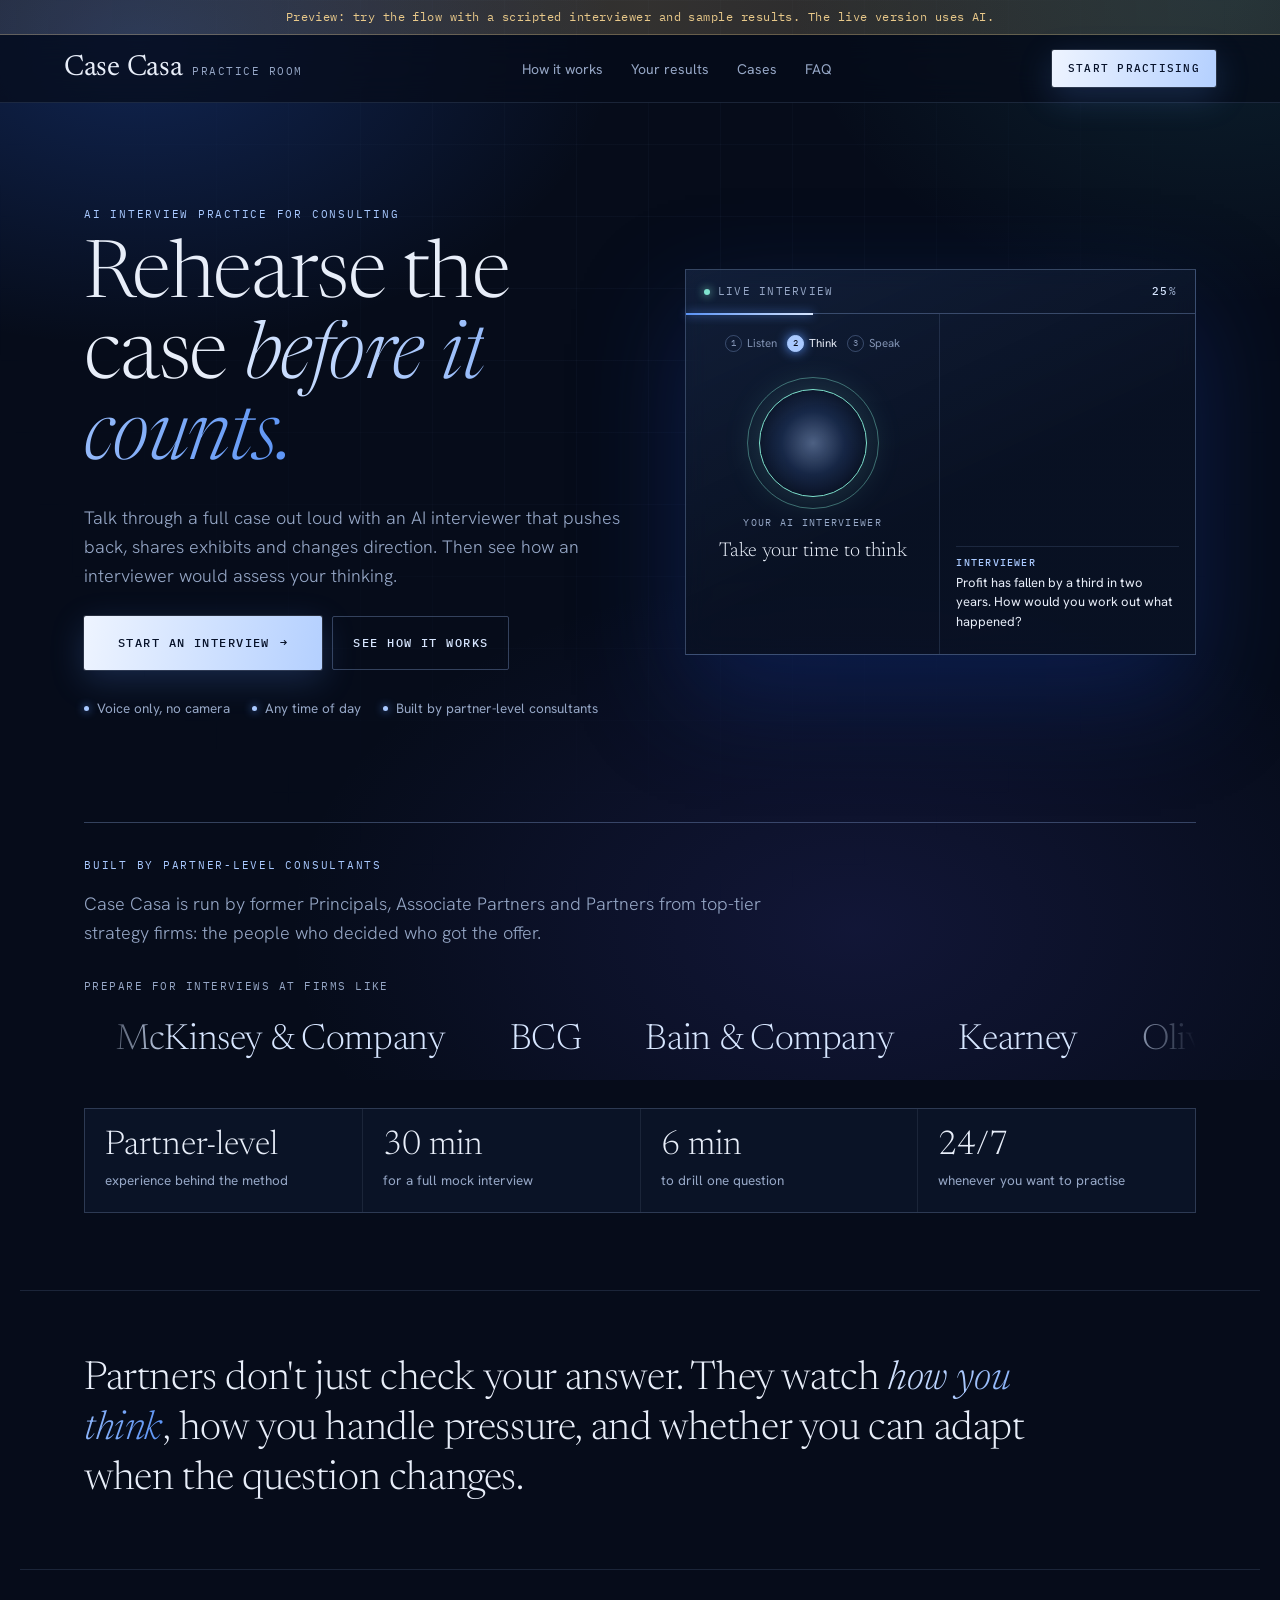
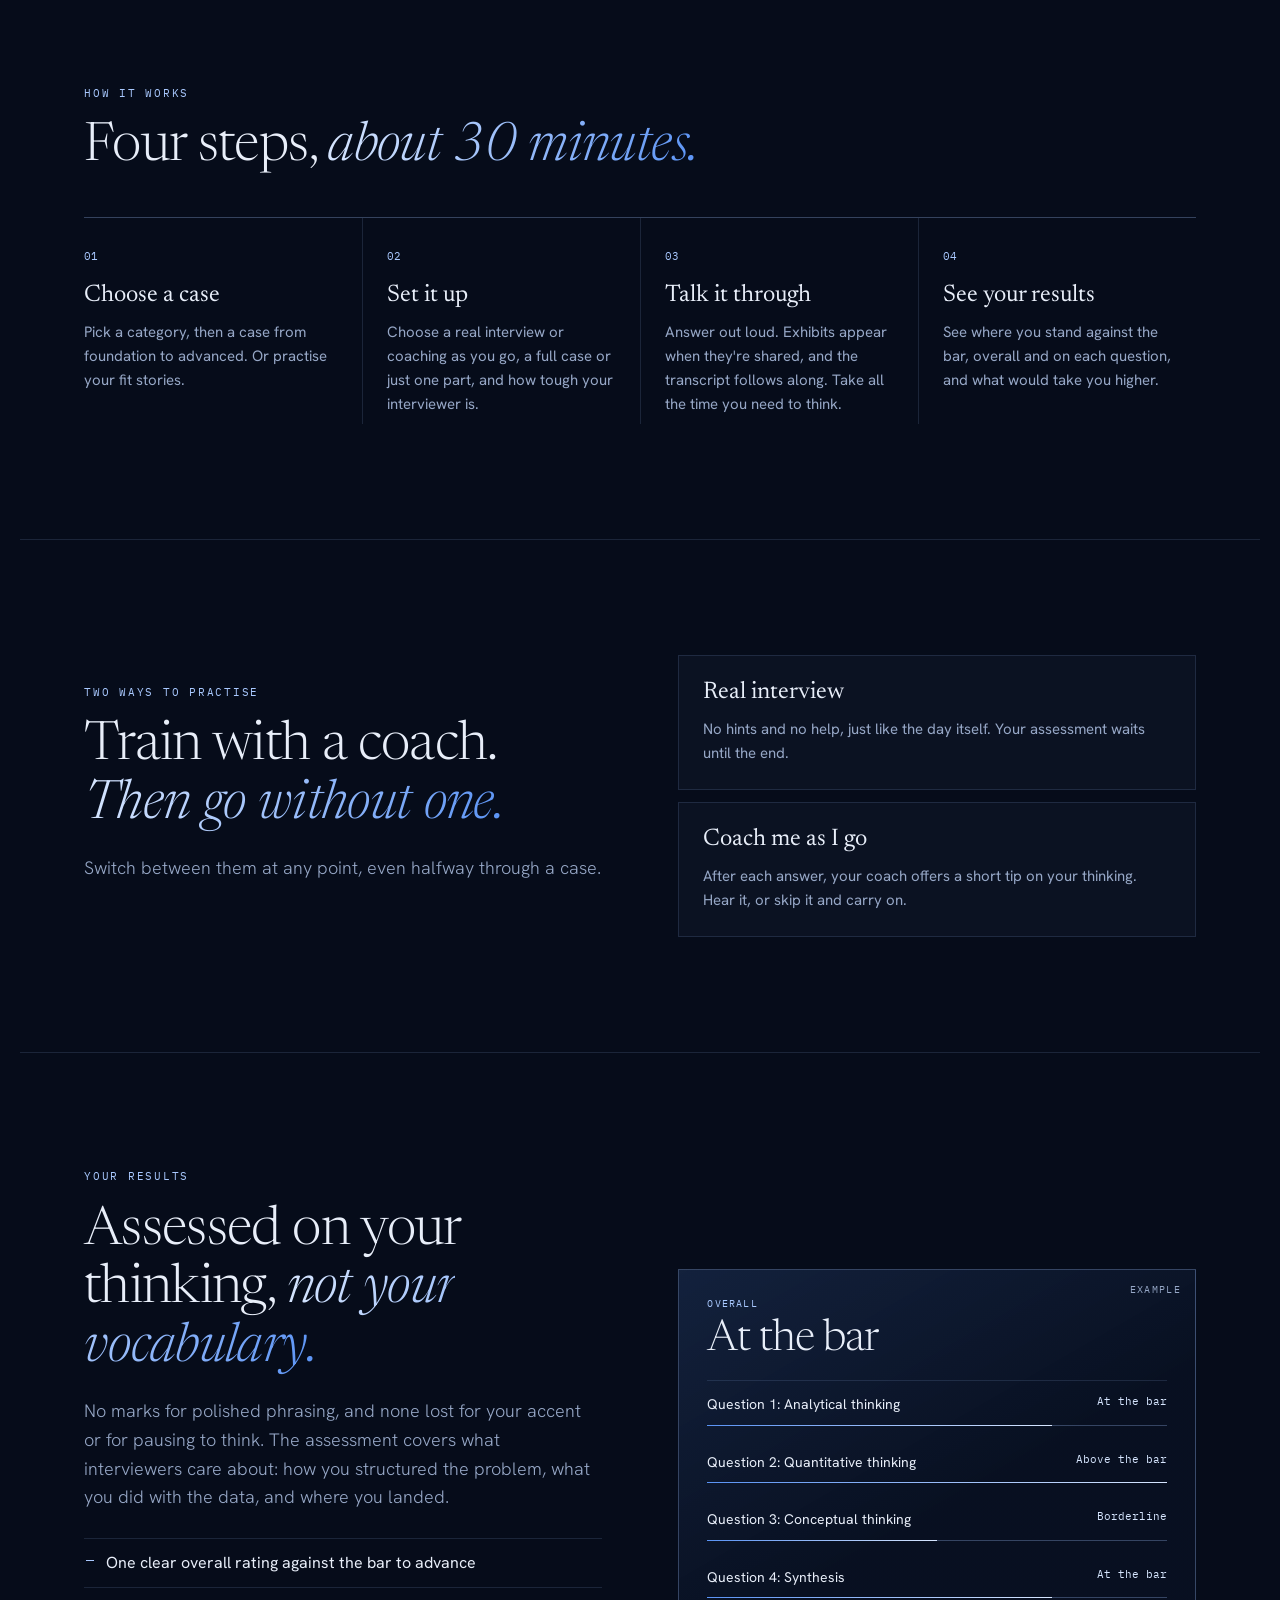
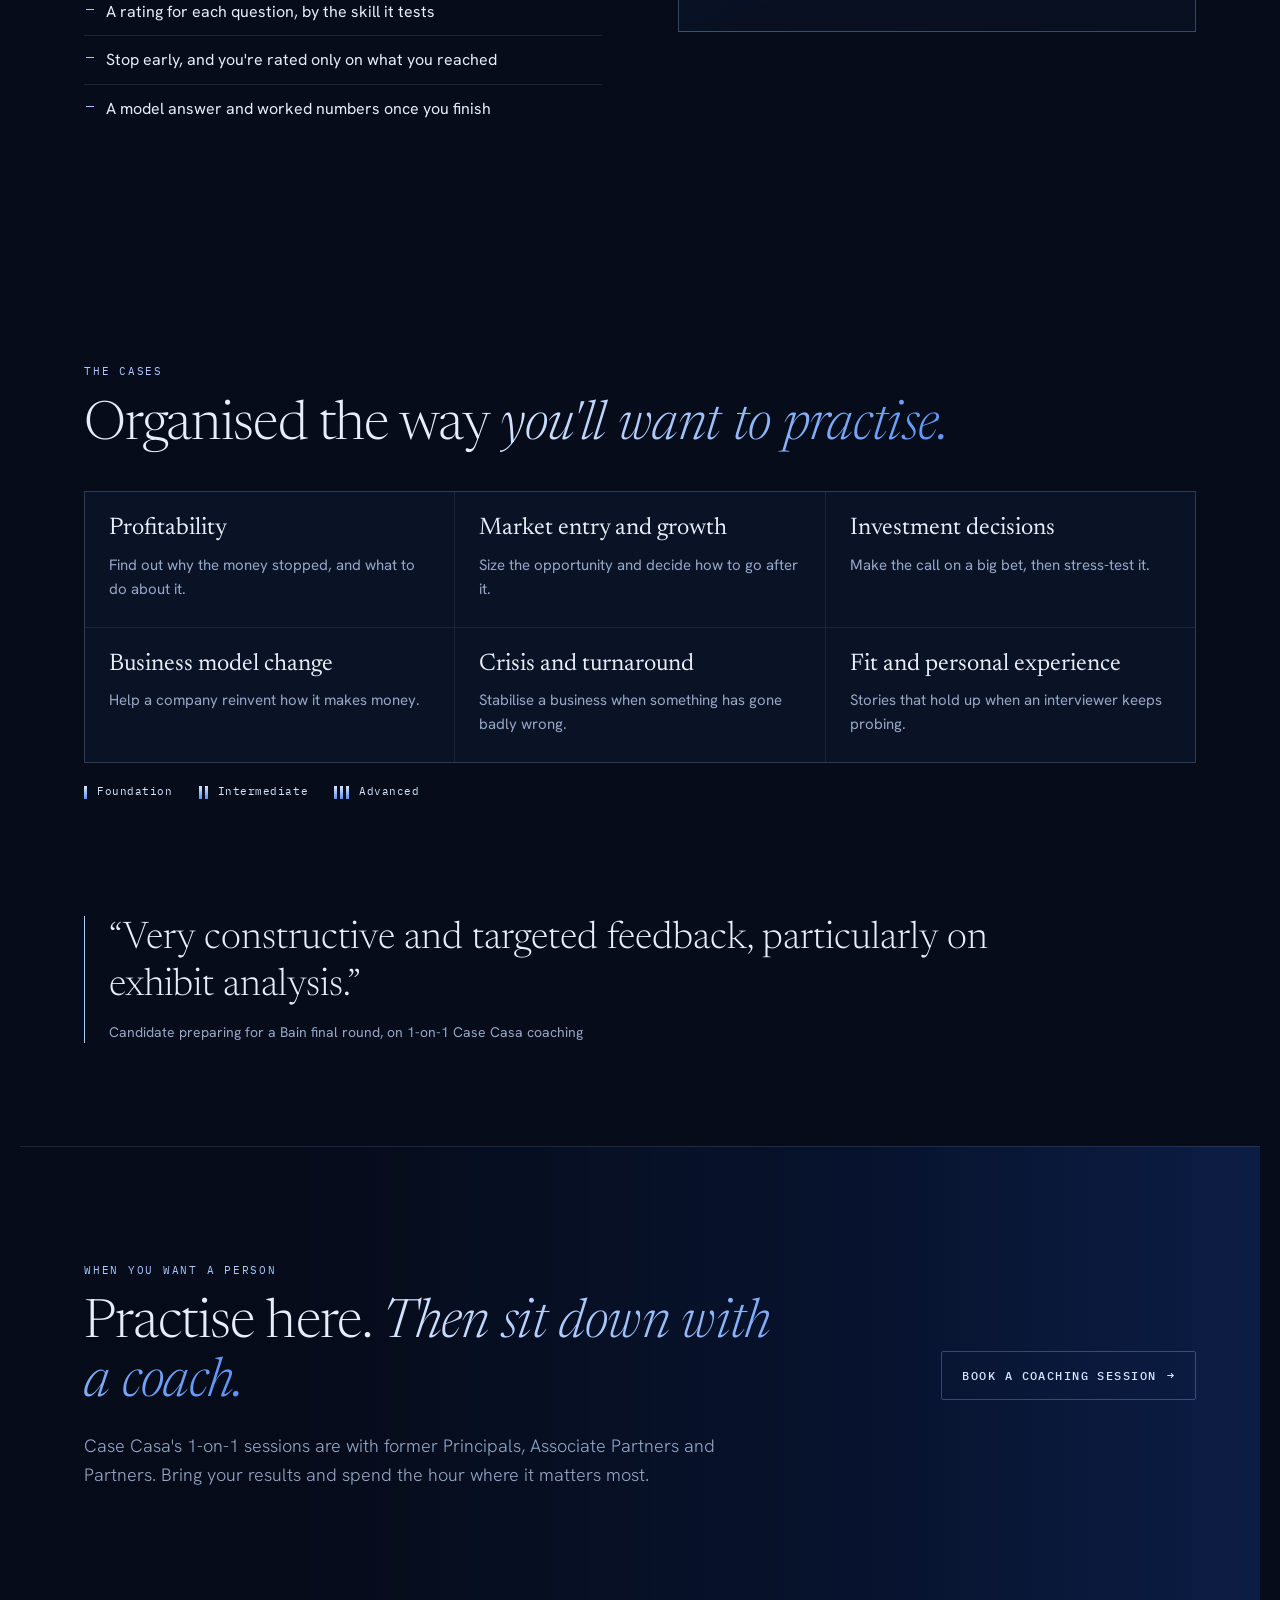
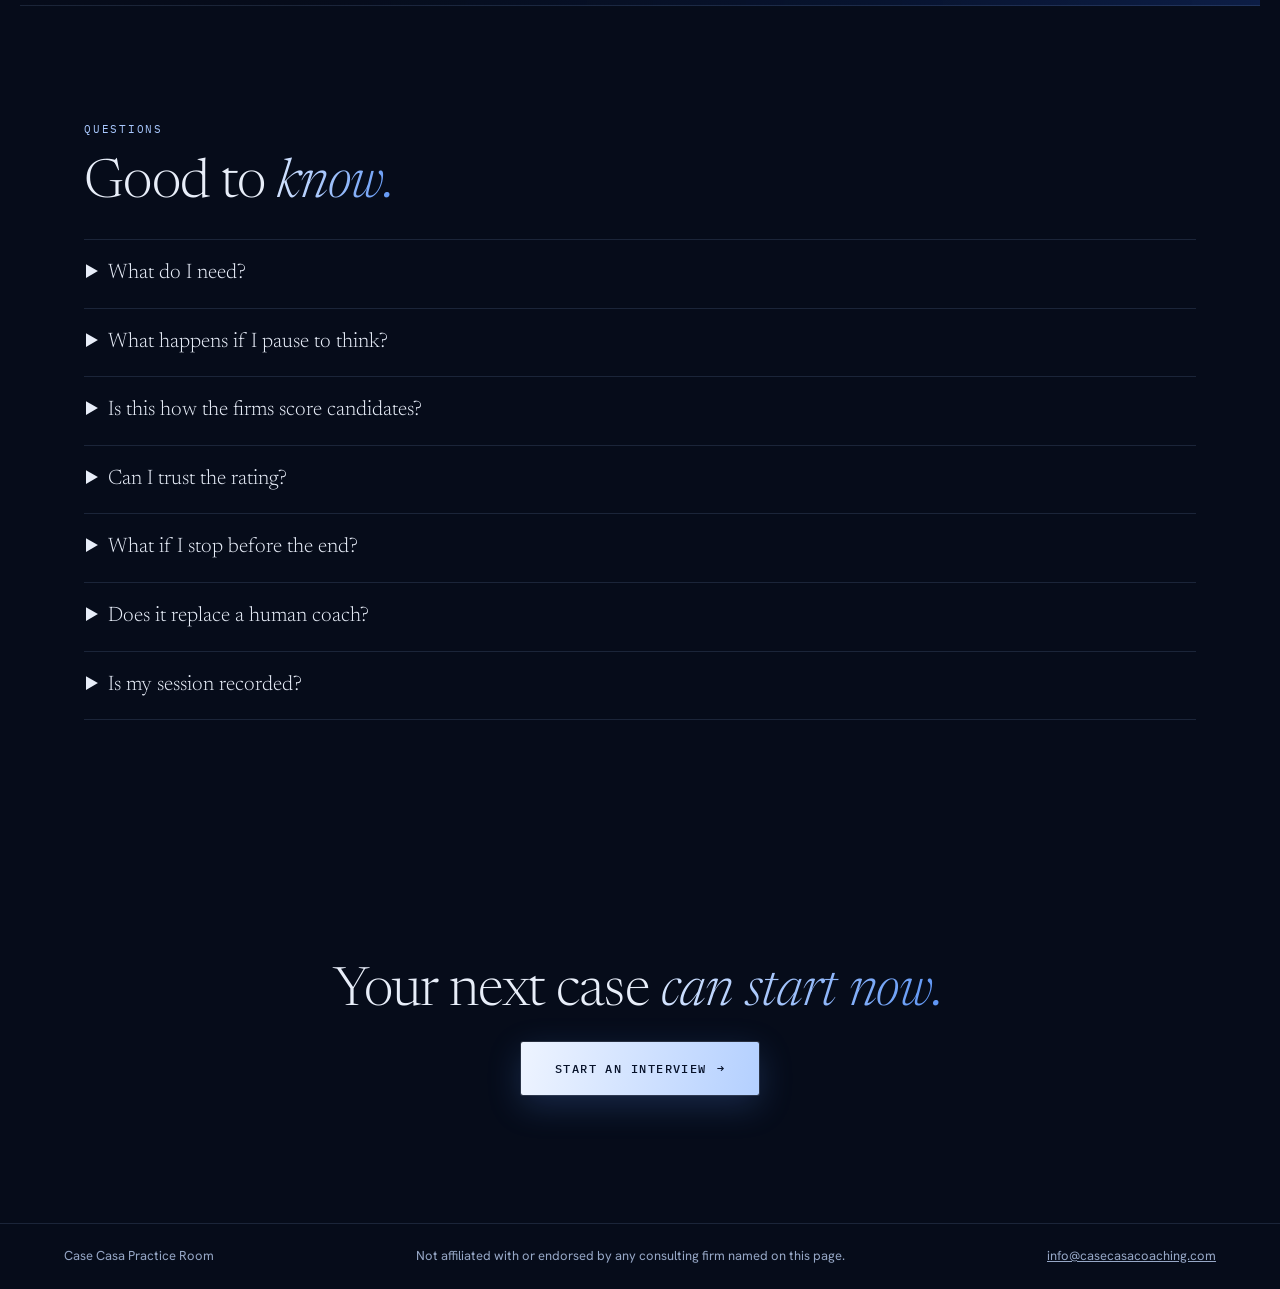
==== commit 0f69be55: "Add the full case library Co-Authored-By: Claude Opus 5.5 <noreply@anthropic.com>" ====
--- a/index.html
+++ b/index.html
@@ -9,11 +9,11 @@
 <link rel="preconnect" href="https://fonts.googleapis.com">
 <link rel="preconnect" href="https://fonts.gstatic.com" crossorigin>
 <link href="https://fonts.googleapis.com/css2?family=Newsreader:ital,opsz,wght@0,6..72,300;0,6..72,400;1,6..72,300&family=Hanken+Grotesk:wght@300;400;500;600&family=IBM+Plex+Mono:wght@400;500&display=swap" rel="stylesheet">
-<link rel="stylesheet" href="style.css">
-<link rel="stylesheet" href="landing.css">
+<link rel="stylesheet" href="style.css?v=2bdf1153da">
+<link rel="stylesheet" href="landing.css?v=f5503a9af4">
 </head>
 <body class="landing">
-<div class="banner">Preview: try the flow with a small set of cases, a scripted interviewer and sample results. The live version uses AI.</div>
+<div class="banner">Preview: try the flow with a scripted interviewer and sample results. The live version uses AI.</div>
 <header class="lnav">
   <a class="brand" href="./">Case Casa <span>Practice Room</span></a>
   <nav aria-label="Main">
@@ -200,6 +200,6 @@
   <span>Not affiliated with or endorsed by any consulting firm named on this page.</span>
   <a href="mailto:info@casecasacoaching.com">info@casecasacoaching.com</a>
 </footer>
-<script src="landing.js"></script>
+<script src="landing.js?v=fa6cb641f8"></script>
 </body>
 </html>
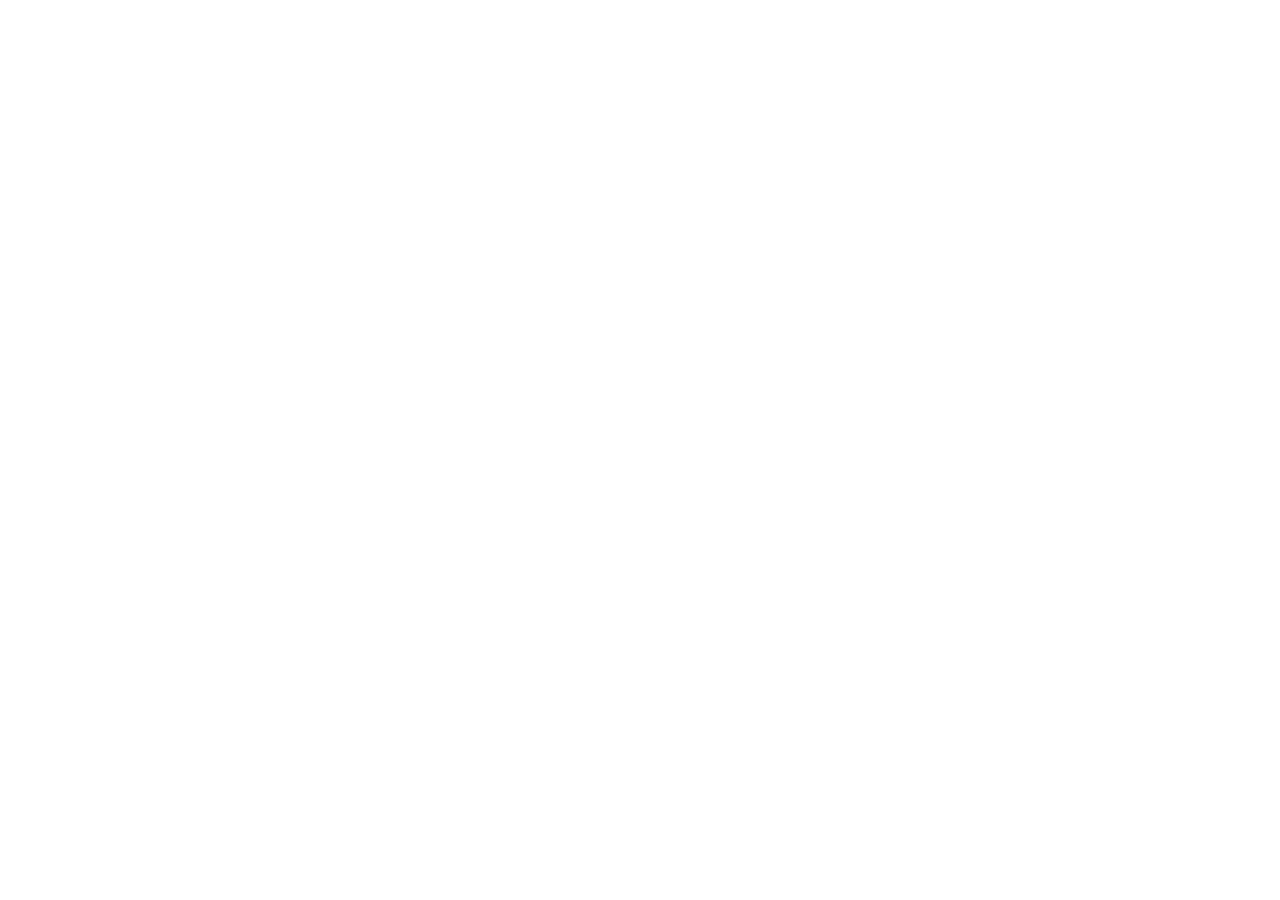
==== commit 0d9861f0: "Redirect to the live Practice Room Co-Authored-By: Claude Opus 5.5 <noreply@anthropic.com>" ====
--- a/index.html
+++ b/index.html
@@ -2,204 +2,11 @@
 <html lang="en">
 <head>
 <meta charset="utf-8">
-<meta name="viewport" content="width=device-width, initial-scale=1">
+<title>Case Casa Practice Room</title>
 <meta name="robots" content="noindex">
-<title>Case Casa Practice Room: AI case interview practice</title>
-<meta name="description" content="Practise consulting case and fit interviews out loud with an AI interviewer, then get an interviewer's assessment of your problem solving.">
-<link rel="preconnect" href="https://fonts.googleapis.com">
-<link rel="preconnect" href="https://fonts.gstatic.com" crossorigin>
-<link href="https://fonts.googleapis.com/css2?family=Newsreader:ital,opsz,wght@0,6..72,300;0,6..72,400;1,6..72,300&family=Hanken+Grotesk:wght@300;400;500;600&family=IBM+Plex+Mono:wght@400;500&display=swap" rel="stylesheet">
-<link rel="stylesheet" href="style.css?v=2bdf1153da">
-<link rel="stylesheet" href="landing.css?v=f5503a9af4">
+<meta http-equiv="refresh" content="0; url=https://case-casa-practice-room.onrender.com/">
+<link rel="canonical" href="https://case-casa-practice-room.onrender.com/">
+<style>body{margin:0;min-height:100vh;display:grid;place-items:center;background:#060c1a;color:#e8eef9;font-family:system-ui,sans-serif}a{color:#a9c9ff}</style>
 </head>
-<body class="landing">
-<div class="banner">Preview: try the flow with a scripted interviewer and sample results. The live version uses AI.</div>
-<header class="lnav">
-  <a class="brand" href="./">Case Casa <span>Practice Room</span></a>
-  <nav aria-label="Main">
-    <a href="#how">How it works</a>
-    <a href="#results">Your results</a>
-    <a href="#cases">Cases</a>
-    <a href="#faq">FAQ</a>
-  </nav>
-  <a class="primary small-cta" href="practice.html">Start practising</a>
-</header>
-
-<main>
-  <section class="lhero">
-    <div class="lhero-copy">
-      <p class="kicker">AI interview practice for consulting</p>
-      <h1>Rehearse the case <em>before it counts.</em></h1>
-      <p class="lead">Talk through a full case out loud with an AI interviewer that pushes back, shares exhibits and changes direction. Then see how an interviewer would assess your thinking.</p>
-      <div class="row">
-        <a class="primary big" href="practice.html">Start an interview <i aria-hidden="true">→</i></a>
-        <a class="ghost big" href="#how">See how it works</a>
-      </div>
-      <ul class="lhero-notes">
-        <li>Voice only, no camera</li>
-        <li>Any time of day</li>
-        <li>Built by partner-level consultants</li>
-      </ul>
-    </div>
-
-    <div class="demo" aria-hidden="true">
-      <div class="demo-top">
-        <span class="demo-live"><i></i>Live interview</span>
-        <span class="demo-pct"><b id="demoPct">25</b>%</span>
-      </div>
-      <div class="demo-track"><i id="demoBar"></i></div>
-      <div class="demo-body">
-        <div class="demo-stage">
-          <ol class="turn-guide">
-            <li data-t="0"><span>1</span>Listen</li>
-            <li data-t="1"><span>2</span>Think</li>
-            <li data-t="2"><span>3</span>Speak</li>
-          </ol>
-          <div class="orb" id="demoOrb" data-state="speaking"><img class="face" src="https://images.unsplash.com/photo-1685760259914-ee8d2c92d2e0?w=320&h=320&fit=crop&crop=faces&auto=format&q=80" alt="" width="160" height="160" onerror="this.remove()"><i></i><i></i></div>
-          <p class="orb-caption">Your AI interviewer</p>
-          <p class="demo-state" id="demoState">Listen to the interviewer</p>
-        </div>
-        <div class="demo-log" id="demoLog">
-          <p class="who-interviewer"><b>Interviewer</b>Profit has fallen by a third in two years. How would you work out what happened?</p>
-        </div>
-      </div>
-    </div>
-  </section>
-
-  <section class="proof" aria-label="Who built this">
-    <div class="proof-who reveal">
-      <p class="kicker">Built by partner-level consultants</p>
-      <p class="proof-line">Case Casa is run by former Principals, Associate Partners and Partners from top-tier strategy firms: the people who decided who got the offer.</p>
-    </div>
-    <div class="marquee reveal">
-      <p class="marquee-label">Prepare for interviews at firms like</p>
-      <div class="marquee-window">
-        <div class="marquee-track">
-          <ul><li>McKinsey &amp; Company</li><li>BCG</li><li>Bain &amp; Company</li><li>Kearney</li><li>Oliver Wyman</li><li>Roland Berger</li><li>Strategy&amp;</li><li>L.E.K. Consulting</li><li>Arthur D. Little</li><li>EY-Parthenon</li><li>Monitor Deloitte</li><li>OC&amp;C Strategy Consultants</li><li>Simon-Kucher</li></ul>
-          <ul aria-hidden="true"><li>McKinsey &amp; Company</li><li>BCG</li><li>Bain &amp; Company</li><li>Kearney</li><li>Oliver Wyman</li><li>Roland Berger</li><li>Strategy&amp;</li><li>L.E.K. Consulting</li><li>Arthur D. Little</li><li>EY-Parthenon</li><li>Monitor Deloitte</li><li>OC&amp;C Strategy Consultants</li><li>Simon-Kucher</li></ul>
-        </div>
-      </div>
-    </div>
-    <dl class="facts reveal">
-      <div><dt>Partner-level</dt><dd>experience behind the method</dd></div>
-      <div><dt>30 min</dt><dd>for a full mock interview</dd></div>
-      <div><dt>6 min</dt><dd>to drill one question</dd></div>
-      <div><dt>24/7</dt><dd>whenever you want to practise</dd></div>
-    </dl>
-  </section>
-
-  <section class="band reveal">
-    <p>Partners don't just check your answer. They watch <em>how you think</em>, how you handle pressure, and whether you can adapt when the question changes.</p>
-  </section>
-
-  <section id="how" class="lsec">
-    <p class="kicker reveal">How it works</p>
-    <h2 class="lh2 reveal">Four steps, <em>about 30 minutes.</em></h2>
-    <ol class="steps">
-      <li class="reveal"><span>01</span><h3>Choose a case</h3><p>Pick a category, then a case from foundation to advanced. Or practise your fit stories.</p></li>
-      <li class="reveal"><span>02</span><h3>Set it up</h3><p>Choose a real interview or coaching as you go, a full case or just one part, and how tough your interviewer is.</p></li>
-      <li class="reveal"><span>03</span><h3>Talk it through</h3><p>Answer out loud. Exhibits appear when they're shared, and the transcript follows along. Take all the time you need to think.</p></li>
-      <li class="reveal"><span>04</span><h3>See your results</h3><p>See where you stand against the bar, overall and on each question, and what would take you higher.</p></li>
-    </ol>
-  </section>
-
-  <section class="lsec split">
-    <div class="reveal">
-      <p class="kicker">Two ways to practise</p>
-      <h2 class="lh2">Train with a coach. <em>Then go without one.</em></h2>
-      <p class="lead">Switch between them at any point, even halfway through a case.</p>
-    </div>
-    <div class="modes">
-      <div class="mode reveal">
-        <h3>Real interview</h3>
-        <p>No hints and no help, just like the day itself. Your assessment waits until the end.</p>
-      </div>
-      <div class="mode reveal">
-        <h3>Coach me as I go</h3>
-        <p>After each answer, your coach offers a short tip on your thinking. Hear it, or skip it and carry on.</p>
-      </div>
-    </div>
-  </section>
-
-  <section id="results" class="lsec split results-sec">
-    <div class="reveal">
-      <p class="kicker">Your results</p>
-      <h2 class="lh2">Assessed on your thinking, <em>not your vocabulary.</em></h2>
-      <p class="lead">No marks for polished phrasing, and none lost for your accent or for pausing to think. The assessment covers what interviewers care about: how you structured the problem, what you did with the data, and where you landed.</p>
-      <ul class="checks">
-        <li>One clear overall rating against the bar to advance</li>
-        <li>A rating for each question, by the skill it tests</li>
-        <li>Stop early, and you're rated only on what you reached</li>
-        <li>A model answer and worked numbers once you finish</li>
-      </ul>
-    </div>
-    <div class="sample reveal" aria-label="Example of a results page">
-      <p class="sample-tag">Example</p>
-      <div class="sample-head"><div><span>Overall</span><strong>At the bar</strong></div></div>
-      <div class="sample-rows">
-        <div><span>Question 1: Analytical thinking</span><em>At the bar</em><u style="--w:75%"></u></div>
-        <div><span>Question 2: Quantitative thinking</span><em>Above the bar</em><u style="--w:100%"></u></div>
-        <div><span>Question 3: Conceptual thinking</span><em>Borderline</em><u style="--w:50%"></u></div>
-        <div><span>Question 4: Synthesis</span><em>At the bar</em><u style="--w:75%"></u></div>
-      </div>
-    </div>
-  </section>
-
-  <section id="cases" class="lsec">
-    <p class="kicker reveal">The cases</p>
-    <h2 class="lh2 reveal">Organised the way <em>you'll want to practise.</em></h2>
-    <div class="cats">
-      <div class="reveal"><h3>Profitability</h3><p>Find out why the money stopped, and what to do about it.</p></div>
-      <div class="reveal"><h3>Market entry and growth</h3><p>Size the opportunity and decide how to go after it.</p></div>
-      <div class="reveal"><h3>Investment decisions</h3><p>Make the call on a big bet, then stress-test it.</p></div>
-      <div class="reveal"><h3>Business model change</h3><p>Help a company reinvent how it makes money.</p></div>
-      <div class="reveal"><h3>Crisis and turnaround</h3><p>Stabilise a business when something has gone badly wrong.</p></div>
-      <div class="reveal"><h3>Fit and personal experience</h3><p>Stories that hold up when an interviewer keeps probing.</p></div>
-    </div>
-    <p class="levels reveal"><span><i></i>Foundation</span><span><i></i><i></i>Intermediate</span><span><i></i><i></i><i></i>Advanced</span></p>
-  </section>
-
-  <section class="voice reveal">
-    <blockquote>
-      <p>“Very constructive and targeted feedback, particularly on exhibit analysis.”</p>
-      <footer>Candidate preparing for a Bain final round, on 1-on-1 Case Casa coaching</footer>
-    </blockquote>
-  </section>
-
-  <section class="lsec coachband reveal">
-    <div>
-      <p class="kicker">When you want a person</p>
-      <h2 class="lh2">Practise here. <em>Then sit down with a coach.</em></h2>
-      <p class="lead">Case Casa's 1-on-1 sessions are with former Principals, Associate Partners and Partners. Bring your results and spend the hour where it matters most.</p>
-    </div>
-    <a class="ghost big" href="https://cal.com/casecasacoaching/coachingsession" target="_blank" rel="noopener">Book a coaching session <i aria-hidden="true">→</i></a>
-  </section>
-
-  <section id="faq" class="lsec faq">
-    <p class="kicker reveal">Questions</p>
-    <h2 class="lh2 reveal">Good to <em>know.</em></h2>
-    <div class="reveal">
-      <details><summary>What do I need?</summary><p>A computer with a microphone, and Chrome, Edge or Safari. There's no camera and no avatar. If you'd rather not speak, you can type your answers.</p></details>
-      <details><summary>What happens if I pause to think?</summary><p>Nothing at all. Nothing is timing you, and the interviewer waits until you submit your answer. Pauses never count against you.</p></details>
-      <details><summary>Is this how the firms score candidates?</summary><p>Consulting firms don't publish their scoring rubrics, and Case Casa isn't affiliated with any of them. Our assessment focuses on what top firms say they look for, such as how you structure ambiguous challenges and deal with facts and data. The rating scale is our own.</p></details>
-      <details><summary>Can I trust the rating?</summary><p>Treat it as a practice signal, not a prediction. It's written by AI and can be wrong, and speech recognition sometimes mishears words. It can't tell you whether you'll get an offer.</p></details>
-      <details><summary>What if I stop before the end?</summary><p>You're rated only on the questions you reached. Stopping early doesn't lower your rating, and your results show what it's based on.</p></details>
-      <details><summary>Does it replace a human coach?</summary><p>No. It gives you unlimited repetitions at any hour. A coach who has made these hiring decisions brings judgement that practice alone can't.</p></details>
-      <details><summary>Is my session recorded?</summary><p>Your audio isn't stored by the Practice Room, but a transcript of your answers and your results are saved. In Chrome, your browser's speech recognition sends audio to Google to turn it into text.</p></details>
-    </div>
-  </section>
-
-  <section class="lfinal reveal">
-    <h2 class="lh2">Your next case <em>can start now.</em></h2>
-    <a class="primary big" href="practice.html">Start an interview <i aria-hidden="true">→</i></a>
-  </section>
-</main>
-
-<footer class="lfoot">
-  <span>Case Casa Practice Room</span>
-  <span>Not affiliated with or endorsed by any consulting firm named on this page.</span>
-  <a href="mailto:info@casecasacoaching.com">info@casecasacoaching.com</a>
-</footer>
-<script src="landing.js?v=fa6cb641f8"></script>
-</body>
+<body><p>Taking you to the <a href="https://case-casa-practice-room.onrender.com/">Case Casa Practice Room</a>. This can take up to a minute if it has been idle.</p></body>
 </html>
